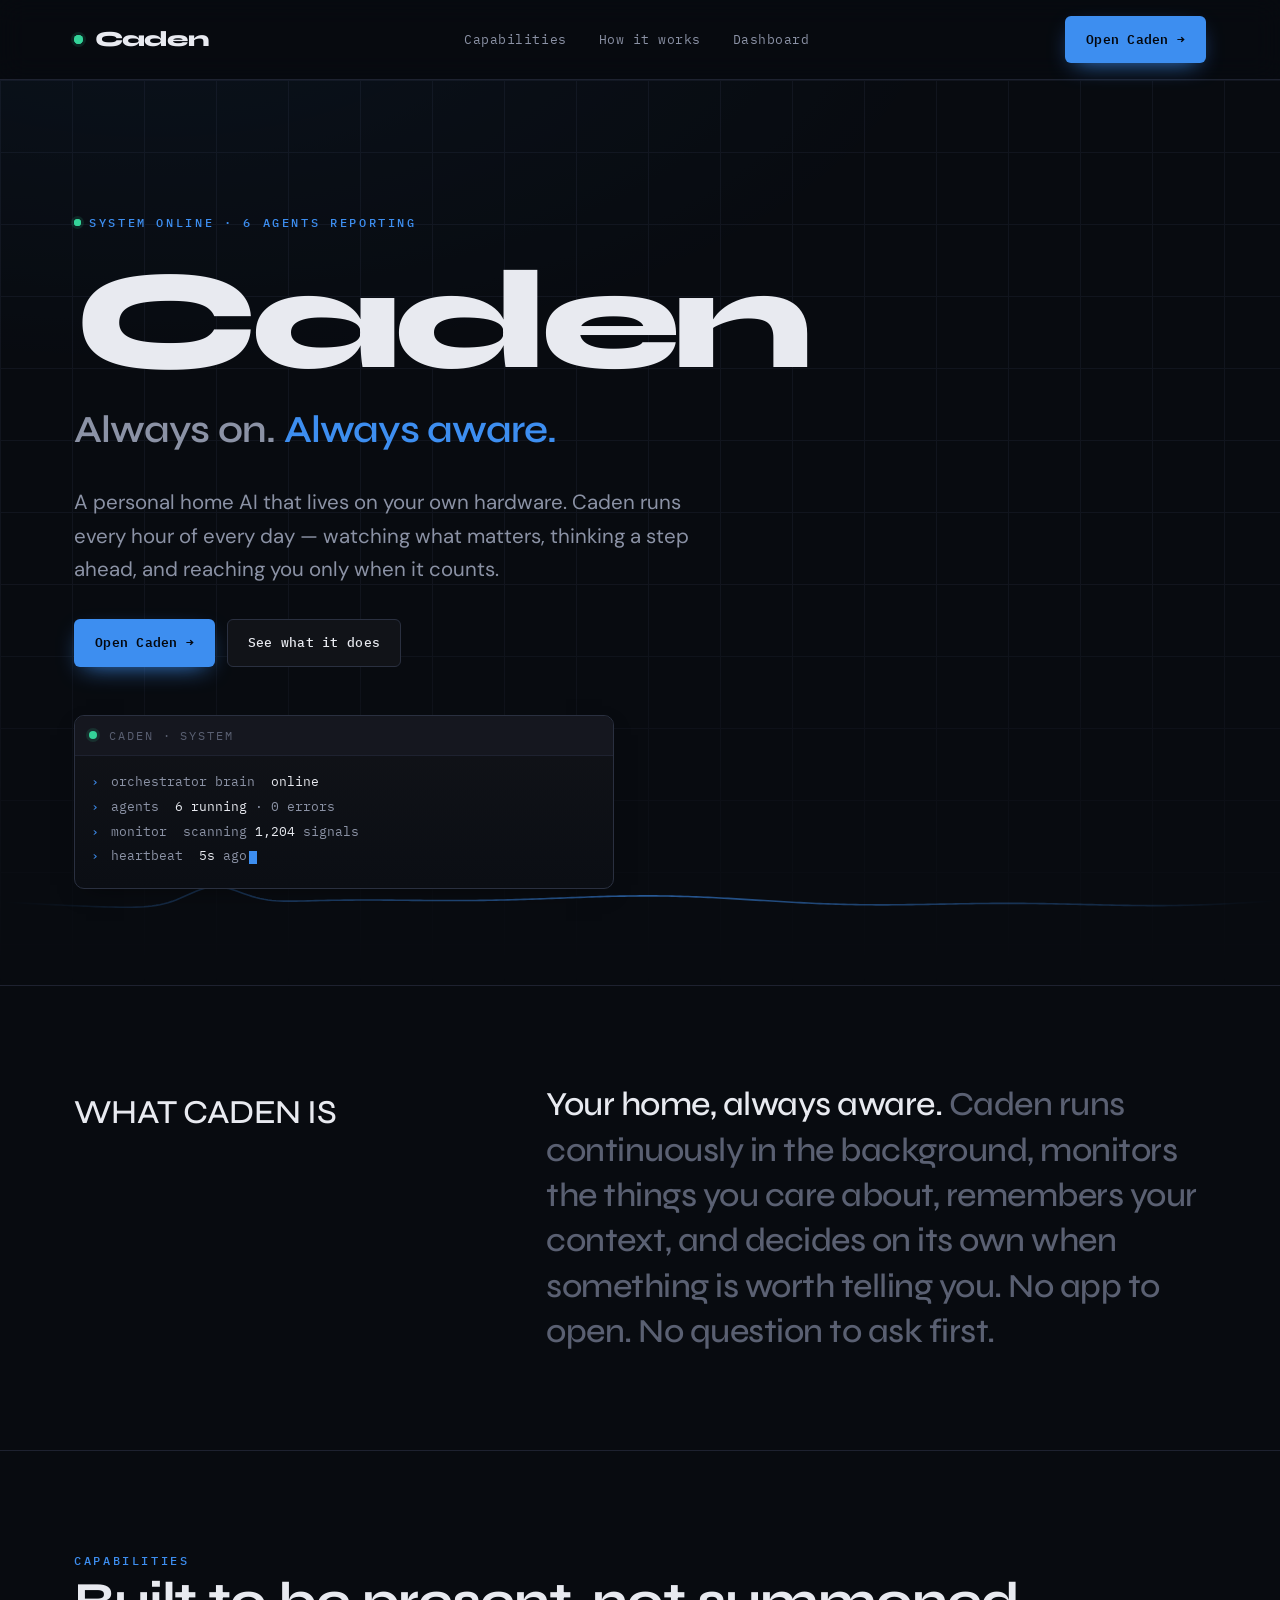
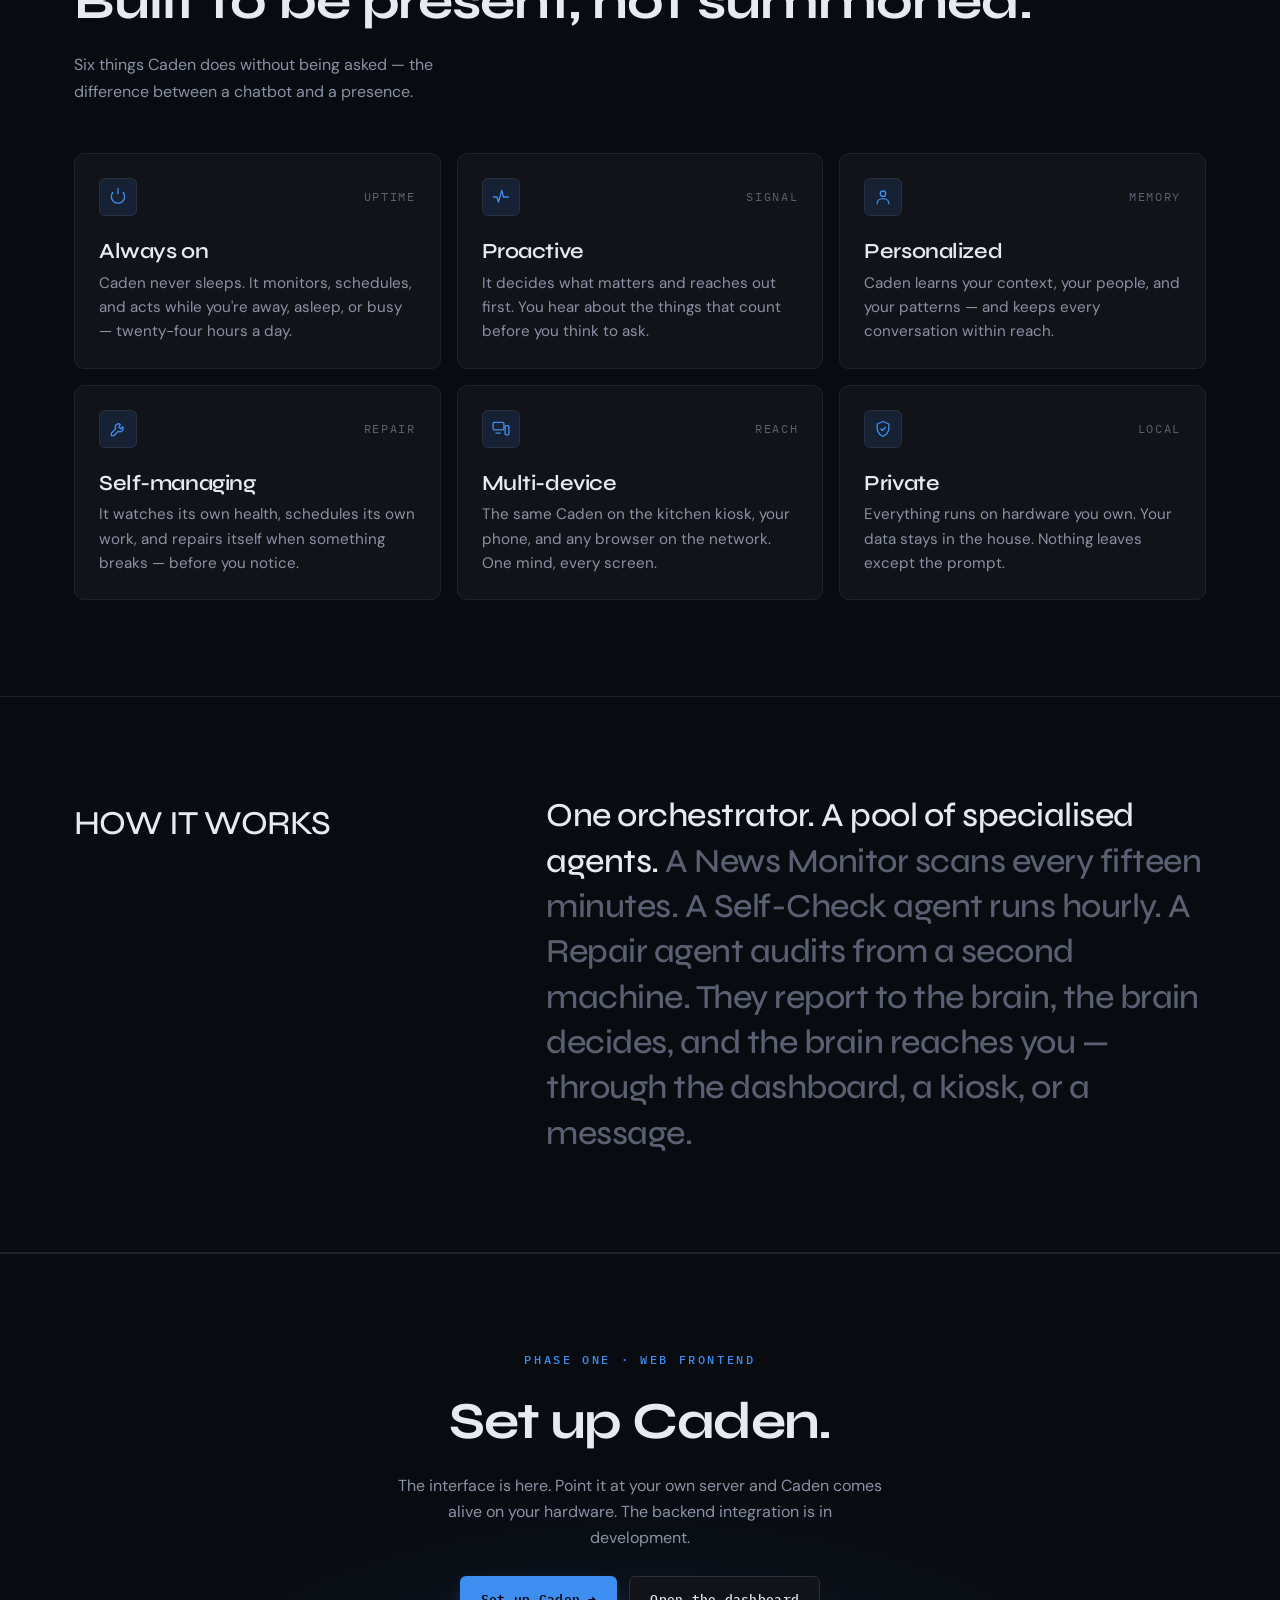
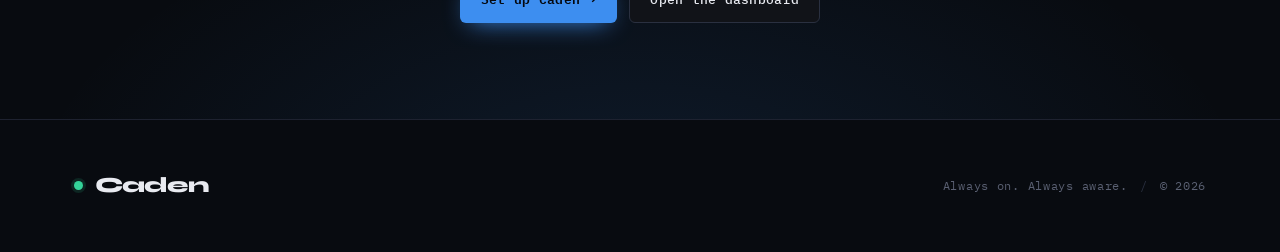
==== index.html @ 54f58847 "Build Caden web frontend (landing, login, chat, dashboard) Static, dark-first frontend for the Caden" ====
<!DOCTYPE html>
<html lang="en">
<head>
  <meta charset="UTF-8" />
  <meta name="viewport" content="width=device-width, initial-scale=1.0" />
  <title>Caden — Always on. Always aware.</title>
  <meta name="description" content="Caden is a personal home AI system that runs 24/7 on your own hardware. It monitors what matters, reaches you when it counts, and keeps your data home." />
  <meta name="theme-color" content="#080b10" />

  <!-- Fonts: Syne (display), DM Sans (prose), IBM Plex Mono (system voice) -->
  <link rel="preconnect" href="https://fonts.googleapis.com" />
  <link rel="preconnect" href="https://fonts.gstatic.com" crossorigin />
  <link href="https://fonts.googleapis.com/css2?family=Syne:wght@600;700;800&family=DM+Sans:wght@400;500&family=IBM+Plex+Mono:wght@400;500;600&display=swap" rel="stylesheet" />

  <link rel="stylesheet" href="assets/css/global.css" />
  <link rel="stylesheet" href="assets/css/landing.css" />
</head>
<body>
  <a class="skip-link" href="#main">Skip to content</a>

  <!-- ===== Top navigation ===== -->
  <header class="topbar">
    <div class="topbar-inner">
      <a class="wordmark" href="index.html" aria-label="Caden home">
        <span class="dot dot--on dot--pulse" aria-hidden="true"></span>
        Caden
      </a>
      <nav class="nav-links" aria-label="Primary">
        <a href="#capabilities">Capabilities</a>
        <a href="#how">How it works</a>
        <a href="dashboard.html">Dashboard</a>
      </nav>
      <div class="nav-actions">
        <a class="btn btn--primary" href="login.html" data-open-caden>
          Open Caden <span class="arrow" aria-hidden="true">→</span>
        </a>
      </div>
    </div>
  </header>

  <main id="main">
    <!-- ===== Hero ===== -->
    <section class="hero">
      <canvas class="hero-signal" aria-hidden="true"></canvas>
      <div class="hero-inner">
        <p class="eyebrow hero-eyebrow reveal">
          <span class="dot dot--on dot--pulse" aria-hidden="true"></span>
          System online · 6 agents reporting
        </p>
        <h1 class="reveal">Caden</h1>
        <p class="hero-tagline reveal">Always on. <span class="em">Always aware.</span></p>
        <p class="hero-lead reveal">
          A personal home AI that lives on your own hardware. Caden runs every
          hour of every day — watching what matters, thinking a step ahead, and
          reaching you only when it counts.
        </p>
        <div class="hero-actions reveal">
          <a class="btn btn--primary" href="login.html" data-open-caden>
            Open Caden <span class="arrow" aria-hidden="true">→</span>
          </a>
          <a class="btn btn--ghost" href="#capabilities">See what it does</a>
        </div>

        <!-- Signature: a live readout of Caden's presence -->
        <div class="console reveal" role="img" aria-label="Live system readout: orchestrator online, six agents running, last heartbeat seconds ago.">
          <div class="console-bar">
            <span class="dot dot--on" aria-hidden="true"></span>
            <span>caden · system</span>
          </div>
          <div class="console-body" aria-hidden="true">
            <div class="console-line"><span class="glyph">›</span><span>orchestrator brain&nbsp;&nbsp;<span class="val">online</span></span></div>
            <div class="console-line"><span class="glyph">›</span><span>agents&nbsp;&nbsp;<span class="val">6 running</span> · 0 errors</span></div>
            <div class="console-line"><span class="glyph">›</span><span>monitor&nbsp;&nbsp;scanning <span class="val" id="scan-counter">1,204</span> signals</span></div>
            <div class="console-line"><span class="glyph">›</span><span>heartbeat&nbsp;&nbsp;<span class="val" id="hb-counter">3s</span> ago<span class="console-cursor"></span></span></div>
          </div>
        </div>
      </div>
    </section>

    <!-- ===== Statement ===== -->
    <section class="statement section">
      <div class="container">
        <p class="eyebrow eyebrow--muted statement-label">What Caden is</p>
        <p>
          Your home, always aware.
          <span class="dim">Caden runs continuously in the background, monitors the
          things you care about, remembers your context, and decides on its own
          when something is worth telling you. No app to open. No question to ask first.</span>
        </p>
      </div>
    </section>

    <!-- ===== Capabilities ===== -->
    <section class="capabilities section" id="capabilities">
      <div class="container">
        <div class="head">
          <div>
            <p class="eyebrow reveal">Capabilities</p>
            <h2 class="reveal">Built to be present, not summoned.</h2>
          </div>
          <p class="reveal">Six things Caden does without being asked — the difference
            between a chatbot and a presence.</p>
        </div>

        <div class="cap-grid">
          <!-- Always On -->
          <article class="cap reveal">
            <div class="cap-top">
              <span class="cap-icon" aria-hidden="true">
                <svg viewBox="0 0 24 24" fill="none" stroke="currentColor" stroke-width="1.6" stroke-linecap="round" stroke-linejoin="round"><path d="M12 2v6"/><path d="M5.6 6.6a8 8 0 1 0 12.8 0"/></svg>
              </span>
              <span class="cap-tag">uptime</span>
            </div>
            <h3>Always on</h3>
            <p>Caden never sleeps. It monitors, schedules, and acts while you're
              away, asleep, or busy — twenty-four hours a day.</p>
          </article>

          <!-- Proactive -->
          <article class="cap reveal">
            <div class="cap-top">
              <span class="cap-icon" aria-hidden="true">
                <svg viewBox="0 0 24 24" fill="none" stroke="currentColor" stroke-width="1.6" stroke-linecap="round" stroke-linejoin="round"><path d="M3 12h4l2 6 4-14 2 8h6"/></svg>
              </span>
              <span class="cap-tag">signal</span>
            </div>
            <h3>Proactive</h3>
            <p>It decides what matters and reaches out first. You hear about the
              things that count before you think to ask.</p>
          </article>

          <!-- Personalized -->
          <article class="cap reveal">
            <div class="cap-top">
              <span class="cap-icon" aria-hidden="true">
                <svg viewBox="0 0 24 24" fill="none" stroke="currentColor" stroke-width="1.6" stroke-linecap="round" stroke-linejoin="round"><circle cx="12" cy="8" r="3.2"/><path d="M5 20c0-3.6 3.1-6 7-6s7 2.4 7 6"/></svg>
              </span>
              <span class="cap-tag">memory</span>
            </div>
            <h3>Personalized</h3>
            <p>Caden learns your context, your people, and your patterns — and
              keeps every conversation within reach.</p>
          </article>

          <!-- Self-managing -->
          <article class="cap reveal">
            <div class="cap-top">
              <span class="cap-icon" aria-hidden="true">
                <svg viewBox="0 0 24 24" fill="none" stroke="currentColor" stroke-width="1.6" stroke-linecap="round" stroke-linejoin="round"><path d="M14.7 6.3a4 4 0 0 0-5.4 5.4L4 17v3h3l5.3-5.3a4 4 0 0 0 5.4-5.4l-2.5 2.5-2.1-2.1Z"/></svg>
              </span>
              <span class="cap-tag">repair</span>
            </div>
            <h3>Self-managing</h3>
            <p>It watches its own health, schedules its own work, and repairs
              itself when something breaks — before you notice.</p>
          </article>

          <!-- Multi-device -->
          <article class="cap reveal">
            <div class="cap-top">
              <span class="cap-icon" aria-hidden="true">
                <svg viewBox="0 0 24 24" fill="none" stroke="currentColor" stroke-width="1.6" stroke-linecap="round" stroke-linejoin="round"><rect x="2.5" y="4" width="13" height="9" rx="1.5"/><rect x="17" y="8" width="4.5" height="11" rx="1.2"/><path d="M6 17h5"/></svg>
              </span>
              <span class="cap-tag">reach</span>
            </div>
            <h3>Multi-device</h3>
            <p>The same Caden on the kitchen kiosk, your phone, and any browser
              on the network. One mind, every screen.</p>
          </article>

          <!-- Private -->
          <article class="cap reveal">
            <div class="cap-top">
              <span class="cap-icon" aria-hidden="true">
                <svg viewBox="0 0 24 24" fill="none" stroke="currentColor" stroke-width="1.6" stroke-linecap="round" stroke-linejoin="round"><path d="M12 3l7 3v5c0 4.4-3 8-7 10-4-2-7-5.6-7-10V6l7-3Z"/><path d="M9.5 12l1.8 1.8L15 10"/></svg>
              </span>
              <span class="cap-tag">local</span>
            </div>
            <h3>Private</h3>
            <p>Everything runs on hardware you own. Your data stays in the house.
              Nothing leaves except the prompt.</p>
          </article>
        </div>
      </div>
    </section>

    <!-- ===== How it works ===== -->
    <section class="statement section" id="how">
      <div class="container">
        <p class="eyebrow eyebrow--muted statement-label">How it works</p>
        <p>
          One orchestrator. A pool of specialised agents.
          <span class="dim">A News Monitor scans every fifteen minutes. A Self-Check
          agent runs hourly. A Repair agent audits from a second machine. They report
          to the brain, the brain decides, and the brain reaches you — through the
          dashboard, a kiosk, or a message.</span>
        </p>
      </div>
    </section>

    <!-- ===== CTA ===== -->
    <section class="cta section">
      <div class="container">
        <p class="eyebrow reveal">Phase one · web frontend</p>
        <h2 class="reveal">Set up Caden.</h2>
        <p class="reveal">The interface is here. Point it at your own server and Caden
          comes alive on your hardware. The backend integration is in development.</p>
        <div class="cta-actions reveal">
          <a class="btn btn--primary" href="https://github.com/northray101/caden" target="_blank" rel="noopener">
            Set up Caden <span class="arrow" aria-hidden="true">→</span>
          </a>
          <a class="btn btn--ghost" href="login.html" data-open-caden>Open the dashboard</a>
        </div>
      </div>
    </section>
  </main>

  <!-- ===== Footer ===== -->
  <footer class="site-footer">
    <div class="footer-inner">
      <a class="wordmark" href="index.html">
        <span class="dot dot--on" aria-hidden="true"></span>
        Caden
      </a>
      <p class="footer-meta">
        <span>Always on. Always aware.</span>
        <span class="sep" aria-hidden="true">/</span>
        <span>© 2026</span>
      </p>
    </div>
  </footer>

  <script src="assets/js/auth.js"></script>
  <script src="assets/js/nav.js"></script>
</body>
</html>
---- assets/css/global.css ----
/* ============================================================
   Caden — global.css
   Design tokens, resets, base typography, shared components.
   Loaded on every page. Dark-only.
   ============================================================ */

/* ----------------------------------------------------------
   1. Design tokens
   ---------------------------------------------------------- */
:root {
  /* Surfaces — near-black, layered for depth */
  --bg:            #080b10;
  --bg-2:          #0b0e14;
  --surface:       #111318;
  --surface-2:     #15171f;
  --surface-3:     #1a1d27;

  /* Lines */
  --border:        #1e2230;
  --border-strong: #2a3040;

  /* Text */
  --text:          #e8eaf0;
  --text-muted:    #8b92a5;
  --text-dim:      #5a6072;

  /* Accent — single committed brand color: electric blue */
  --accent:        #3d8ef0;
  --accent-bright: #6ba8f5;
  --accent-deep:   #2563c4;
  --accent-wash:   rgba(61, 142, 240, 0.12);
  --accent-line:   rgba(61, 142, 240, 0.30);

  /* Functional status (dashboard only — never decorative) */
  --ok:            #34d399;
  --warn:          #e0a83e;
  --err:           #ef5f6b;
  --ok-wash:       rgba(52, 211, 153, 0.13);
  --warn-wash:     rgba(224, 168, 62, 0.13);
  --err-wash:      rgba(239, 95, 107, 0.13);

  /* Typography */
  --font-display: "Syne", ui-sans-serif, system-ui, sans-serif;
  --font-body:    "DM Sans", ui-sans-serif, system-ui, sans-serif;
  --font-mono:    "IBM Plex Mono", ui-monospace, "SFMono-Regular", monospace;

  /* Type scale (fluid) */
  --t-hero:    clamp(3.75rem, 11vw, 9rem);
  --t-display: clamp(2rem, 5vw, 3.25rem);
  --t-h2:      clamp(1.5rem, 3.2vw, 2.1rem);
  --t-h3:      clamp(1.15rem, 2vw, 1.35rem);
  --t-body-lg: clamp(1.05rem, 1.6vw, 1.3rem);
  --t-body:    1rem;
  --t-small:   0.8125rem;
  --t-mono:    0.75rem;

  /* Spacing scale (4px base) */
  --s-1: 4px;
  --s-2: 8px;
  --s-3: 12px;
  --s-4: 16px;
  --s-5: 24px;
  --s-6: 32px;
  --s-7: 48px;
  --s-8: 64px;
  --s-9: 96px;
  --s-10: 128px;

  /* Radii — restrained, OS-precise */
  --r-sm: 6px;
  --r:    10px;
  --r-lg: 16px;
  --r-pill: 999px;

  /* Shadows + glow */
  --shadow:      0 18px 50px -20px rgba(0, 0, 0, 0.7);
  --shadow-soft: 0 8px 24px -12px rgba(0, 0, 0, 0.6);
  --glow:        0 0 0 1px var(--accent-line), 0 0 28px -6px var(--accent-wash);

  /* Motion */
  --ease:     cubic-bezier(0.2, 0.6, 0.2, 1);
  --ease-out: cubic-bezier(0.16, 1, 0.3, 1);
  --dur:      0.28s;
  --dur-slow: 0.6s;

  /* Layout */
  --max:      1180px;
  --max-text: 720px;
}

/* ----------------------------------------------------------
   2. Reset
   ---------------------------------------------------------- */
*,
*::before,
*::after { box-sizing: border-box; }

* { margin: 0; padding: 0; }

html {
  -webkit-text-size-adjust: 100%;
  scroll-behavior: smooth;
}

body {
  min-height: 100vh;
  background: var(--bg);
  color: var(--text);
  font-family: var(--font-body);
  font-size: var(--t-body);
  line-height: 1.65;
  font-weight: 400;
  -webkit-font-smoothing: antialiased;
  text-rendering: optimizeLegibility;
}

img, svg, canvas { display: block; max-width: 100%; }

a { color: inherit; text-decoration: none; }

button, input, textarea, select {
  font: inherit;
  color: inherit;
  background: none;
  border: none;
}

button { cursor: pointer; }

ul, ol { list-style: none; }

table { border-collapse: collapse; width: 100%; }

::selection {
  background: var(--accent-wash);
  color: var(--text);
}

/* ----------------------------------------------------------
   3. Base typography
   ---------------------------------------------------------- */
h1, h2, h3, h4 {
  font-family: var(--font-display);
  font-weight: 700;
  line-height: 1.05;
  letter-spacing: -0.02em;
  color: var(--text);
}

p { color: var(--text-muted); }

strong { color: var(--text); font-weight: 600; }

/* Mono eyebrow / system label — encodes "system voice" */
.eyebrow {
  font-family: var(--font-mono);
  font-size: var(--t-mono);
  font-weight: 500;
  letter-spacing: 0.22em;
  text-transform: uppercase;
  color: var(--accent);
  display: inline-flex;
  align-items: center;
  gap: var(--s-2);
}

.eyebrow--muted { color: var(--text-dim); }

/* ----------------------------------------------------------
   4. Layout helpers
   ---------------------------------------------------------- */
.container {
  width: 100%;
  max-width: var(--max);
  margin-inline: auto;
  padding-inline: var(--s-5);
}

.section { padding-block: var(--s-9); }

.stack > * + * { margin-top: var(--s-4); }

/* ----------------------------------------------------------
   5. Status dot (shared by landing + dashboard)
   ---------------------------------------------------------- */
.dot {
  width: 8px;
  height: 8px;
  border-radius: 50%;
  flex: 0 0 auto;
  background: var(--text-dim);
  position: relative;
}

.dot--on    { background: var(--ok); box-shadow: 0 0 0 3px var(--ok-wash); }
.dot--idle  { background: var(--warn); box-shadow: 0 0 0 3px var(--warn-wash); }
.dot--error { background: var(--err); box-shadow: 0 0 0 3px var(--err-wash); }
.dot--accent{ background: var(--accent); box-shadow: 0 0 0 3px var(--accent-wash); }

/* gentle live pulse for "running" states */
.dot--pulse::after {
  content: "";
  position: absolute;
  inset: 0;
  border-radius: 50%;
  background: inherit;
  animation: pulse-ring 2.4s var(--ease) infinite;
}

@keyframes pulse-ring {
  0%   { transform: scale(1); opacity: 0.6; }
  70%  { transform: scale(2.6); opacity: 0; }
  100% { opacity: 0; }
}

/* ----------------------------------------------------------
   6. Buttons
   ---------------------------------------------------------- */
.btn {
  display: inline-flex;
  align-items: center;
  justify-content: center;
  gap: var(--s-2);
  font-family: var(--font-mono);
  font-size: var(--t-small);
  font-weight: 500;
  letter-spacing: 0.02em;
  padding: 12px 20px;
  border-radius: var(--r-sm);
  border: 1px solid transparent;
  transition: transform var(--dur) var(--ease),
              background var(--dur) var(--ease),
              border-color var(--dur) var(--ease),
              box-shadow var(--dur) var(--ease);
  white-space: nowrap;
}

.btn:active { transform: translateY(1px); }

.btn--primary {
  background: var(--accent);
  color: #04070d;
  font-weight: 600;
  box-shadow: 0 8px 24px -10px var(--accent);
}
.btn--primary:hover {
  background: var(--accent-bright);
  box-shadow: 0 10px 30px -8px var(--accent);
}

.btn--ghost {
  background: var(--surface);
  border-color: var(--border-strong);
  color: var(--text);
}
.btn--ghost:hover {
  border-color: var(--accent-line);
  background: var(--surface-2);
}

.btn--quiet {
  color: var(--text-muted);
  padding-inline: 12px;
}
.btn--quiet:hover { color: var(--text); }

.btn--block { width: 100%; }

/* arrow that nudges on hover */
.btn .arrow { transition: transform var(--dur) var(--ease); }
.btn:hover .arrow { transform: translateX(3px); }

/* ----------------------------------------------------------
   7. Auth card (login.html — shared shell)
   ---------------------------------------------------------- */
.auth {
  min-height: 100vh;
  display: grid;
  place-items: center;
  padding: var(--s-5);
  position: relative;
  overflow: hidden;
}

/* faint awareness grid behind the card */
.auth::before {
  content: "";
  position: absolute;
  inset: 0;
  background:
    radial-gradient(60% 50% at 50% 0%, var(--accent-wash), transparent 70%),
    linear-gradient(var(--border) 1px, transparent 1px) 0 0 / 100% 56px,
    linear-gradient(90deg, var(--border) 1px, transparent 1px) 0 0 / 56px 100%;
  opacity: 0.5;
  mask-image: radial-gradient(70% 60% at 50% 40%, #000 30%, transparent 80%);
  pointer-events: none;
}

.auth-card {
  position: relative;
  width: 100%;
  max-width: 380px;
  background: linear-gradient(180deg, var(--surface) 0%, var(--bg-2) 100%);
  border: 1px solid var(--border);
  border-radius: var(--r-lg);
  padding: var(--s-7) var(--s-6) var(--s-6);
  box-shadow: var(--shadow);
}

.auth-mark {
  font-family: var(--font-display);
  font-size: 1.5rem;
  font-weight: 800;
  letter-spacing: -0.03em;
  display: inline-flex;
  align-items: center;
  gap: var(--s-2);
}

.auth-title {
  margin-top: var(--s-5);
  font-size: var(--t-h3);
}

.auth-sub {
  font-size: var(--t-small);
  color: var(--text-muted);
  margin-top: var(--s-2);
}

.field { margin-top: var(--s-5); }

.field label {
  display: block;
  font-family: var(--font-mono);
  font-size: var(--t-mono);
  letter-spacing: 0.14em;
  text-transform: uppercase;
  color: var(--text-dim);
  margin-bottom: var(--s-2);
}

.field input {
  width: 100%;
  background: var(--bg);
  border: 1px solid var(--border-strong);
  border-radius: var(--r-sm);
  padding: 12px 14px;
  font-family: var(--font-mono);
  font-size: 0.9rem;
  color: var(--text);
  transition: border-color var(--dur) var(--ease),
              box-shadow var(--dur) var(--ease);
}
.field input::placeholder { color: var(--text-dim); }
.field input:focus {
  outline: none;
  border-color: var(--accent);
  box-shadow: 0 0 0 3px var(--accent-wash);
}

.auth-error {
  margin-top: var(--s-4);
  font-family: var(--font-mono);
  font-size: var(--t-small);
  color: var(--err);
  display: none;
  align-items: center;
  gap: var(--s-2);
}
.auth-error.is-visible { display: flex; }

.auth-hint {
  margin-top: var(--s-5);
  padding-top: var(--s-4);
  border-top: 1px solid var(--border);
  font-family: var(--font-mono);
  font-size: var(--t-mono);
  letter-spacing: 0.04em;
  color: var(--text-dim);
  text-align: center;
}
.auth-hint code { color: var(--text-muted); }

/* ----------------------------------------------------------
   8. Toast (chat + dashboard quick actions)
   ---------------------------------------------------------- */
.toast-stack {
  position: fixed;
  bottom: var(--s-5);
  right: var(--s-5);
  z-index: 90;
  display: flex;
  flex-direction: column;
  gap: var(--s-2);
  pointer-events: none;
}

.toast {
  display: flex;
  align-items: center;
  gap: var(--s-3);
  background: var(--surface-2);
  border: 1px solid var(--border-strong);
  border-left: 2px solid var(--accent);
  border-radius: var(--r-sm);
  padding: 12px 16px;
  font-family: var(--font-mono);
  font-size: var(--t-small);
  color: var(--text);
  box-shadow: var(--shadow-soft);
  animation: toast-in 0.32s var(--ease-out);
  max-width: 360px;
}
.toast.is-leaving { animation: toast-out 0.28s var(--ease) forwards; }
.toast .toast-dot { width: 7px; height: 7px; border-radius: 50%; background: var(--accent); flex: 0 0 auto; }

@keyframes toast-in {
  from { opacity: 0; transform: translateY(8px) scale(0.98); }
  to   { opacity: 1; transform: none; }
}
@keyframes toast-out {
  to { opacity: 0; transform: translateX(12px); }
}

/* ----------------------------------------------------------
   9. Accessibility + focus + scrollbar
   ---------------------------------------------------------- */
:focus-visible {
  outline: 2px solid var(--accent);
  outline-offset: 2px;
  border-radius: 3px;
}

.skip-link {
  position: absolute;
  left: var(--s-4);
  top: -100px;
  background: var(--accent);
  color: #04070d;
  padding: 10px 16px;
  border-radius: var(--r-sm);
  font-family: var(--font-mono);
  font-size: var(--t-small);
  z-index: 100;
  transition: top var(--dur) var(--ease);
}
.skip-link:focus { top: var(--s-4); }

.sr-only {
  position: absolute;
  width: 1px; height: 1px;
  padding: 0; margin: -1px;
  overflow: hidden;
  clip: rect(0, 0, 0, 0);
  white-space: nowrap;
  border: 0;
}

/* Thin, dark scrollbars to match the OS feel */
* {
  scrollbar-width: thin;
  scrollbar-color: var(--border-strong) transparent;
}
*::-webkit-scrollbar { width: 10px; height: 10px; }
*::-webkit-scrollbar-track { background: transparent; }
*::-webkit-scrollbar-thumb {
  background: var(--border-strong);
  border-radius: 999px;
  border: 3px solid var(--bg);
}
*::-webkit-scrollbar-thumb:hover { background: #353c4e; }

/* ----------------------------------------------------------
   10. Reduced motion
   ---------------------------------------------------------- */
@media (prefers-reduced-motion: reduce) {
  html { scroll-behavior: auto; }
  *,
  *::before,
  *::after {
    animation-duration: 0.001ms !important;
    animation-iteration-count: 1 !important;
    transition-duration: 0.001ms !important;
  }
}

/* Fade-in-on-load utility (JS toggles .is-in) */
.reveal {
  opacity: 0;
  transform: translateY(16px);
  transition: opacity var(--dur-slow) var(--ease-out),
              transform var(--dur-slow) var(--ease-out);
}
.reveal.is-in { opacity: 1; transform: none; }

@media (prefers-reduced-motion: reduce) {
  .reveal { opacity: 1; transform: none; }
}
---- assets/css/landing.css ----
/* ============================================================
   Caden — landing.css
   Public landing page: top nav, hero (live readout + ambient
   awareness signal), capability grid, CTA, footer.
   ============================================================ */

/* ----------------------------------------------------------
   1. Top navigation
   ---------------------------------------------------------- */
.topbar {
  position: sticky;
  top: 0;
  z-index: 50;
  backdrop-filter: blur(14px);
  background: color-mix(in srgb, var(--bg) 72%, transparent);
  border-bottom: 1px solid var(--border);
}

.topbar-inner {
  max-width: var(--max);
  margin-inline: auto;
  padding: var(--s-4) var(--s-5);
  display: flex;
  align-items: center;
  justify-content: space-between;
  gap: var(--s-5);
}

.wordmark {
  font-family: var(--font-display);
  font-weight: 800;
  font-size: 1.35rem;
  letter-spacing: -0.04em;
  display: inline-flex;
  align-items: center;
  gap: var(--s-3);
  color: var(--text);
}
.wordmark .dot { width: 9px; height: 9px; }

.nav-links {
  display: flex;
  align-items: center;
  gap: var(--s-6);
}
.nav-links a {
  font-family: var(--font-mono);
  font-size: var(--t-small);
  letter-spacing: 0.04em;
  color: var(--text-muted);
  transition: color var(--dur) var(--ease);
}
.nav-links a:hover { color: var(--text); }

.nav-actions { display: flex; align-items: center; gap: var(--s-3); }

@media (max-width: 760px) {
  .nav-links { display: none; }
}

/* ----------------------------------------------------------
   2. Hero
   ---------------------------------------------------------- */
.hero {
  position: relative;
  overflow: hidden;
  padding-block: clamp(var(--s-8), 12vw, var(--s-10)) var(--s-9);
}

/* faint awareness grid wash behind everything */
.hero::before {
  content: "";
  position: absolute;
  inset: 0;
  background:
    radial-gradient(120% 80% at 12% -10%, var(--accent-wash), transparent 55%),
    linear-gradient(var(--border) 1px, transparent 1px) 0 0 / 100% 72px,
    linear-gradient(90deg, var(--border) 1px, transparent 1px) 0 0 / 72px 100%;
  opacity: 0.45;
  mask-image: linear-gradient(180deg, #000 0%, #000 55%, transparent 100%);
  pointer-events: none;
}

/* ambient oscilloscope baseline — the "always aware" signal (drawn by nav.js) */
.hero-signal {
  position: absolute;
  left: 0;
  right: 0;
  bottom: 0;
  width: 100%;
  height: 220px;
  opacity: 0.7;
  mask-image: linear-gradient(90deg, transparent, #000 12%, #000 88%, transparent);
  pointer-events: none;
}

.hero-inner {
  position: relative;
  max-width: var(--max);
  margin-inline: auto;
  padding-inline: var(--s-5);
  z-index: 1;
}

.hero-eyebrow { margin-bottom: var(--s-5); }
.hero-eyebrow .dot { width: 7px; height: 7px; }

.hero h1 {
  font-size: var(--t-hero);
  font-weight: 800;
  letter-spacing: -0.055em;
  line-height: 0.92;
}

.hero-tagline {
  font-family: var(--font-display);
  font-weight: 600;
  font-size: clamp(1.35rem, 4vw, 2.4rem);
  letter-spacing: -0.02em;
  color: var(--text-muted);
  margin-top: var(--s-3);
}
.hero-tagline .em { color: var(--accent); }

.hero-lead {
  max-width: 46ch;
  font-size: var(--t-body-lg);
  color: var(--text-muted);
  margin-top: var(--s-5);
}

.hero-actions {
  display: flex;
  flex-wrap: wrap;
  gap: var(--s-3);
  margin-top: var(--s-6);
}

/* signature: live system console readout */
.console {
  margin-top: var(--s-7);
  max-width: 540px;
  background: linear-gradient(180deg, var(--surface) 0%, var(--bg-2) 100%);
  border: 1px solid var(--border-strong);
  border-radius: var(--r);
  box-shadow: var(--shadow-soft);
  overflow: hidden;
}
.console-bar {
  display: flex;
  align-items: center;
  gap: var(--s-3);
  padding: 10px 14px;
  border-bottom: 1px solid var(--border);
  background: var(--surface-2);
}
.console-bar .dot { width: 8px; height: 8px; }
.console-bar span {
  font-family: var(--font-mono);
  font-size: var(--t-mono);
  letter-spacing: 0.16em;
  text-transform: uppercase;
  color: var(--text-dim);
}
.console-body {
  padding: 14px 16px 16px;
  font-family: var(--font-mono);
  font-size: var(--t-small);
  line-height: 1.9;
  min-height: 132px;
}
.console-line {
  display: flex;
  gap: var(--s-3);
  color: var(--text-muted);
}
.console-line .glyph { color: var(--accent); flex: 0 0 auto; }
.console-line .val { color: var(--text); }
/* the blinking cursor line at the bottom */
.console-cursor {
  display: inline-block;
  width: 8px;
  height: 1.05em;
  background: var(--accent);
  vertical-align: text-bottom;
  margin-left: 2px;
  animation: blink 1.1s steps(1) infinite;
}
@keyframes blink { 50% { opacity: 0; } }

/* ----------------------------------------------------------
   3. Statement block ("What is Caden")
   ---------------------------------------------------------- */
.statement {
  border-top: 1px solid var(--border);
  border-bottom: 1px solid var(--border);
}
.statement .container {
  display: grid;
  grid-template-columns: minmax(0, 0.9fr) minmax(0, 1.4fr);
  gap: var(--s-7);
  align-items: start;
}
.statement-label { padding-top: var(--s-2); }
.statement p {
  font-family: var(--font-display);
  font-weight: 500;
  font-size: var(--t-h2);
  line-height: 1.35;
  letter-spacing: -0.015em;
  color: var(--text);
}
.statement p .dim { color: var(--text-dim); }

@media (max-width: 760px) {
  .statement .container { grid-template-columns: 1fr; gap: var(--s-4); }
}

/* ----------------------------------------------------------
   4. Capability grid
   ---------------------------------------------------------- */
.capabilities .head {
  display: flex;
  align-items: flex-end;
  justify-content: space-between;
  gap: var(--s-5);
  margin-bottom: var(--s-7);
  flex-wrap: wrap;
}
.capabilities h2 { font-size: var(--t-display); }
.capabilities .head p { max-width: 38ch; }

.cap-grid {
  display: grid;
  grid-template-columns: repeat(3, 1fr);
  gap: var(--s-4);
}
@media (max-width: 900px) { .cap-grid { grid-template-columns: repeat(2, 1fr); } }
@media (max-width: 560px) { .cap-grid { grid-template-columns: 1fr; } }

.cap {
  position: relative;
  background: var(--surface);
  border: 1px solid var(--border);
  border-radius: var(--r);
  padding: var(--s-5);
  transition: border-color var(--dur) var(--ease),
              background var(--dur) var(--ease),
              transform var(--dur) var(--ease);
}
.cap:hover {
  border-color: var(--accent-line);
  background: var(--surface-2);
  transform: translateY(-2px);
}
.cap-top {
  display: flex;
  align-items: center;
  justify-content: space-between;
  margin-bottom: var(--s-5);
}
.cap-icon {
  width: 38px; height: 38px;
  display: grid; place-items: center;
  border: 1px solid var(--border-strong);
  border-radius: var(--r-sm);
  color: var(--accent);
  background: var(--accent-wash);
}
.cap-icon svg { width: 20px; height: 20px; }
.cap-tag {
  font-family: var(--font-mono);
  font-size: var(--t-mono);
  letter-spacing: 0.14em;
  text-transform: uppercase;
  color: var(--text-dim);
}
.cap h3 {
  font-family: var(--font-display);
  font-size: var(--t-h3);
  font-weight: 600;
  margin-bottom: var(--s-2);
}
.cap p { font-size: 0.95rem; line-height: 1.6; }

/* ----------------------------------------------------------
   5. CTA band
   ---------------------------------------------------------- */
.cta {
  position: relative;
  overflow: hidden;
  border-top: 1px solid var(--border);
}
.cta::before {
  content: "";
  position: absolute;
  inset: 0;
  background: radial-gradient(80% 120% at 50% 120%, var(--accent-wash), transparent 60%);
  pointer-events: none;
}
.cta .container {
  position: relative;
  text-align: center;
  display: flex;
  flex-direction: column;
  align-items: center;
  gap: var(--s-5);
}
.cta h2 {
  font-size: var(--t-display);
  letter-spacing: -0.03em;
}
.cta p { max-width: 44ch; }
.cta-actions { display: flex; flex-wrap: wrap; gap: var(--s-3); justify-content: center; }

/* ----------------------------------------------------------
   6. Footer
   ---------------------------------------------------------- */
.site-footer {
  border-top: 1px solid var(--border);
  padding-block: var(--s-7);
}
.footer-inner {
  max-width: var(--max);
  margin-inline: auto;
  padding-inline: var(--s-5);
  display: flex;
  align-items: center;
  justify-content: space-between;
  gap: var(--s-5);
  flex-wrap: wrap;
}
.footer-meta {
  font-family: var(--font-mono);
  font-size: var(--t-mono);
  letter-spacing: 0.06em;
  color: var(--text-dim);
  display: flex;
  align-items: center;
  gap: var(--s-3);
}
.footer-meta .sep { color: var(--border-strong); }
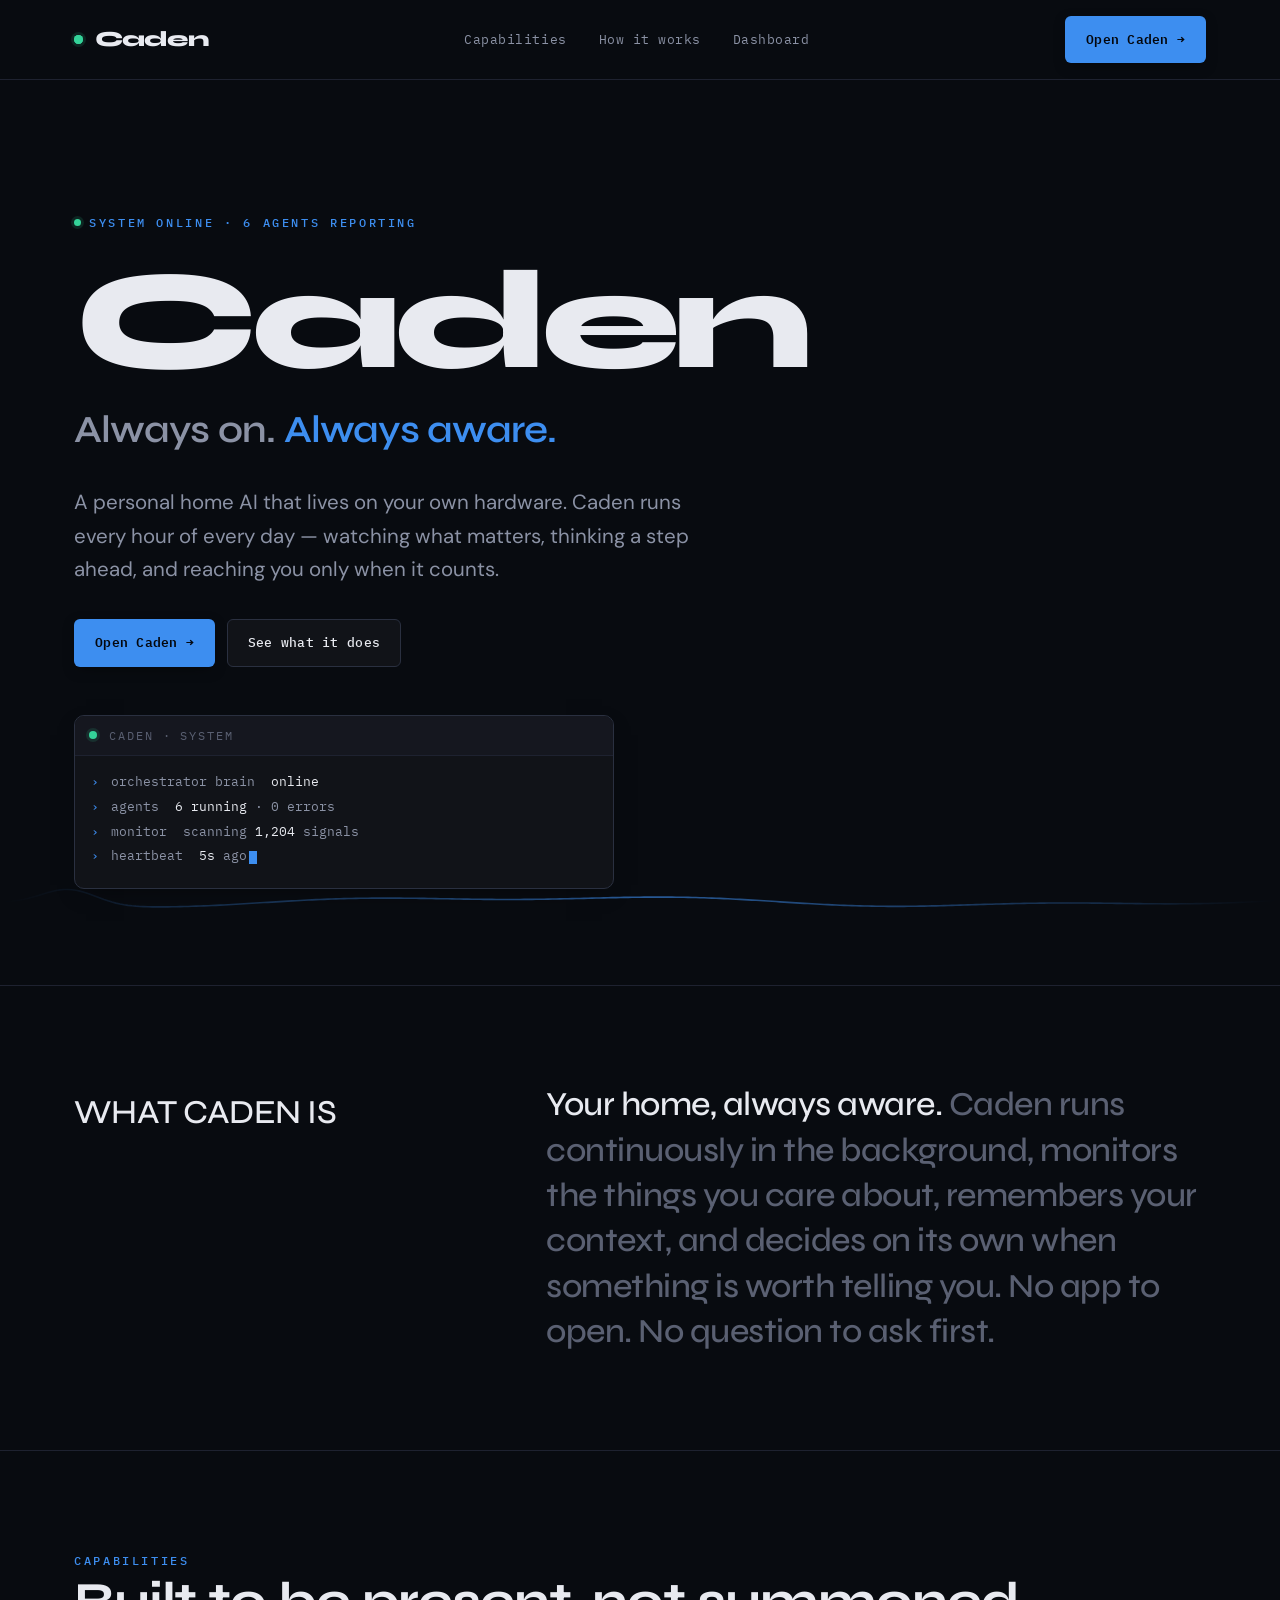
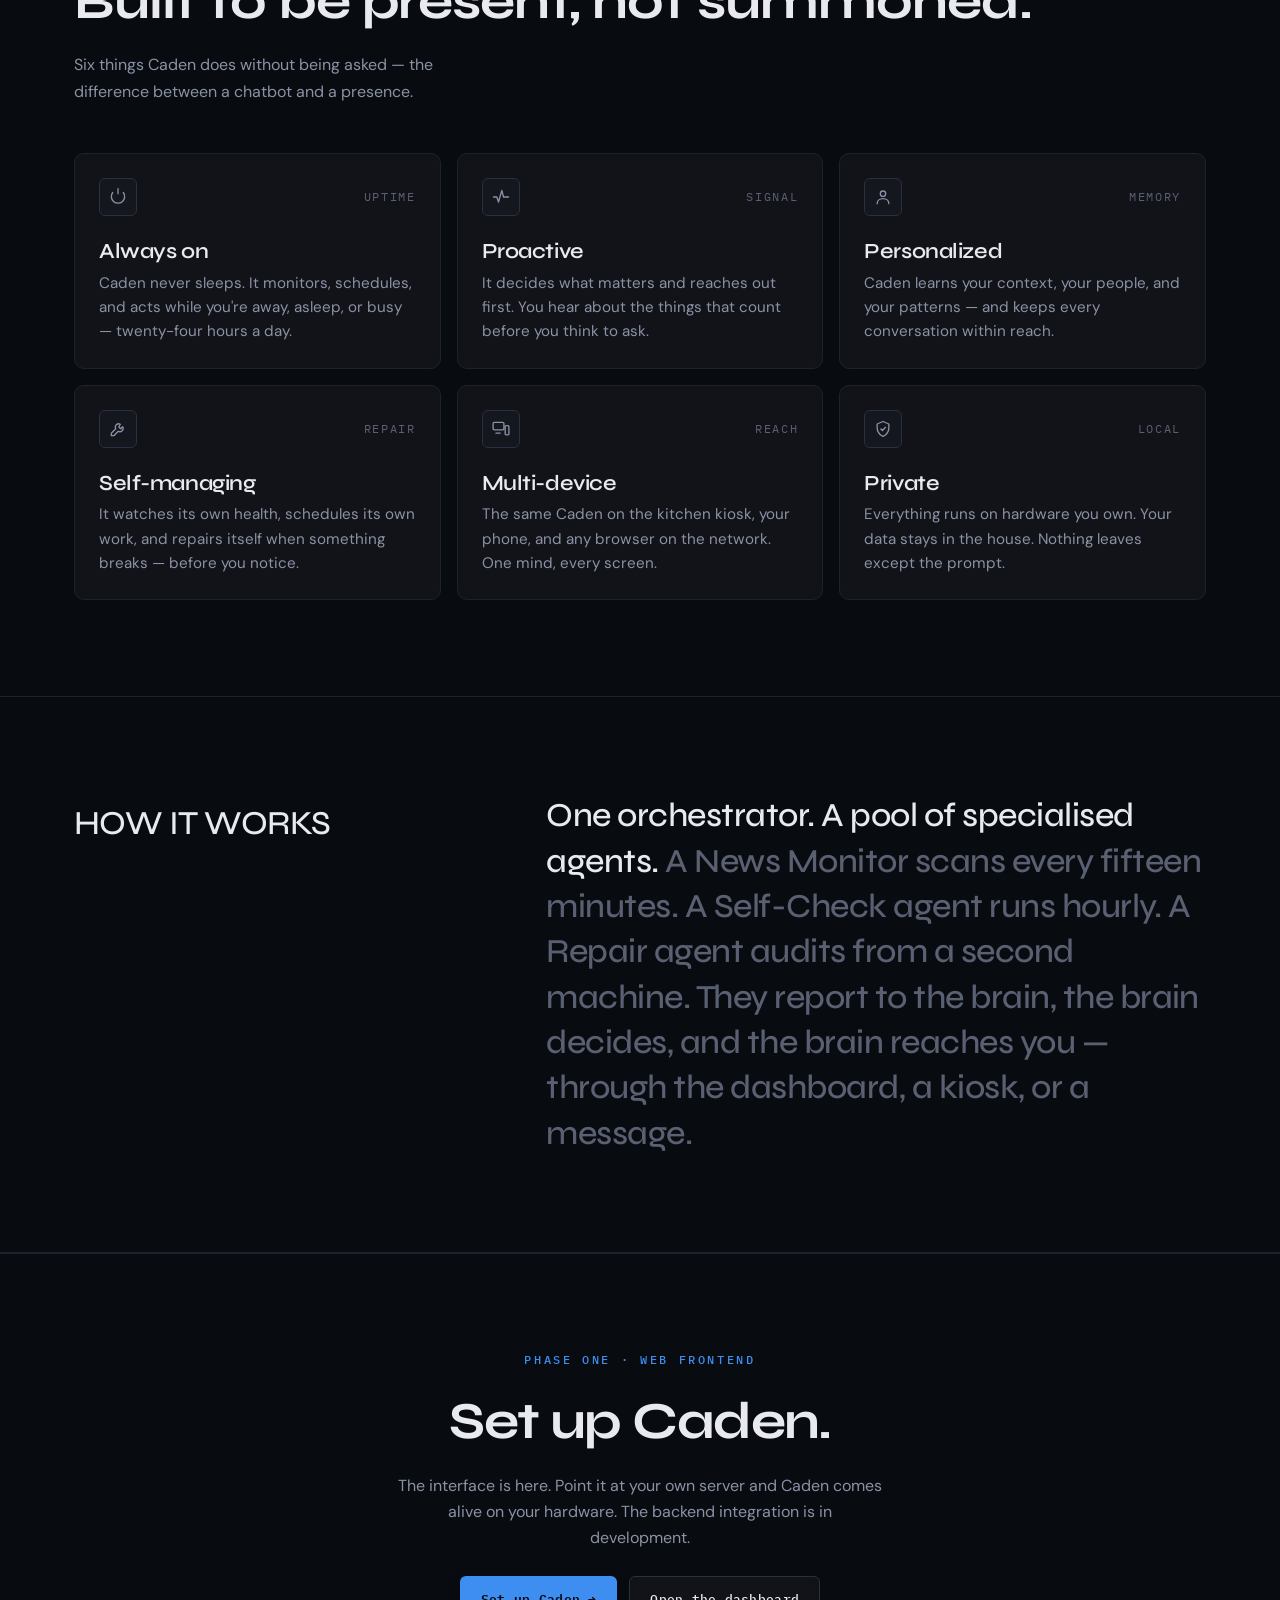
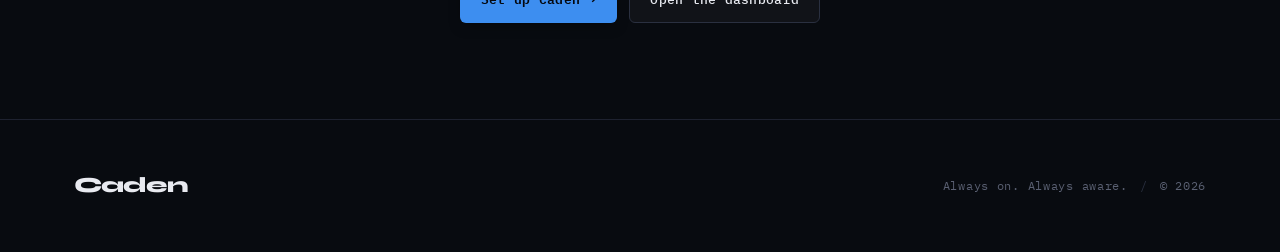
==== commit 26a1818a: "Remove AI-generated visual tells Strips the patterns that make the site read as template output:  - " ====
--- a/index.html
+++ b/index.html
@@ -44,7 +44,7 @@
       <canvas class="hero-signal" aria-hidden="true"></canvas>
       <div class="hero-inner">
         <p class="eyebrow hero-eyebrow reveal">
-          <span class="dot dot--on dot--pulse" aria-hidden="true"></span>
+          <span class="dot dot--on" aria-hidden="true"></span>
           System online · 6 agents reporting
         </p>
         <h1 class="reveal">Caden</h1>
@@ -218,10 +218,7 @@
   <!-- ===== Footer ===== -->
   <footer class="site-footer">
     <div class="footer-inner">
-      <a class="wordmark" href="index.html">
-        <span class="dot dot--on" aria-hidden="true"></span>
-        Caden
-      </a>
+      <a class="wordmark" href="index.html">Caden</a>
       <p class="footer-meta">
         <span>Always on. Always aware.</span>
         <span class="sep" aria-hidden="true">/</span>
--- a/assets/css/global.css
+++ b/assets/css/global.css
@@ -72,10 +72,9 @@
   --r-lg: 16px;
   --r-pill: 999px;
 
-  /* Shadows + glow */
+  /* Shadows */
   --shadow:      0 18px 50px -20px rgba(0, 0, 0, 0.7);
   --shadow-soft: 0 8px 24px -12px rgba(0, 0, 0, 0.6);
-  --glow:        0 0 0 1px var(--accent-line), 0 0 28px -6px var(--accent-wash);
 
   /* Motion */
   --ease:     cubic-bezier(0.2, 0.6, 0.2, 1);
@@ -241,11 +240,11 @@
   background: var(--accent);
   color: #04070d;
   font-weight: 600;
-  box-shadow: 0 8px 24px -10px var(--accent);
+  box-shadow: 0 4px 14px -4px rgba(0, 0, 0, 0.5);
 }
 .btn--primary:hover {
   background: var(--accent-bright);
-  box-shadow: 0 10px 30px -8px var(--accent);
+  box-shadow: 0 6px 18px -4px rgba(0, 0, 0, 0.6);
 }
 
 .btn--ghost {
@@ -282,25 +281,12 @@
   overflow: hidden;
 }
 
-/* faint awareness grid behind the card */
-.auth::before {
-  content: "";
-  position: absolute;
-  inset: 0;
-  background:
-    radial-gradient(60% 50% at 50% 0%, var(--accent-wash), transparent 70%),
-    linear-gradient(var(--border) 1px, transparent 1px) 0 0 / 100% 56px,
-    linear-gradient(90deg, var(--border) 1px, transparent 1px) 0 0 / 56px 100%;
-  opacity: 0.5;
-  mask-image: radial-gradient(70% 60% at 50% 40%, #000 30%, transparent 80%);
-  pointer-events: none;
-}
 
 .auth-card {
   position: relative;
   width: 100%;
   max-width: 380px;
-  background: linear-gradient(180deg, var(--surface) 0%, var(--bg-2) 100%);
+  background: var(--surface);
   border: 1px solid var(--border);
   border-radius: var(--r-lg);
   padding: var(--s-7) var(--s-6) var(--s-6);
--- a/assets/css/landing.css
+++ b/assets/css/landing.css
@@ -11,8 +11,7 @@
   position: sticky;
   top: 0;
   z-index: 50;
-  backdrop-filter: blur(14px);
-  background: color-mix(in srgb, var(--bg) 72%, transparent);
+  background: var(--bg);
   border-bottom: 1px solid var(--border);
 }
 
@@ -67,19 +66,6 @@
   padding-block: clamp(var(--s-8), 12vw, var(--s-10)) var(--s-9);
 }
 
-/* faint awareness grid wash behind everything */
-.hero::before {
-  content: "";
-  position: absolute;
-  inset: 0;
-  background:
-    radial-gradient(120% 80% at 12% -10%, var(--accent-wash), transparent 55%),
-    linear-gradient(var(--border) 1px, transparent 1px) 0 0 / 100% 72px,
-    linear-gradient(90deg, var(--border) 1px, transparent 1px) 0 0 / 72px 100%;
-  opacity: 0.45;
-  mask-image: linear-gradient(180deg, #000 0%, #000 55%, transparent 100%);
-  pointer-events: none;
-}
 
 /* ambient oscilloscope baseline — the "always aware" signal (drawn by nav.js) */
 .hero-signal {
@@ -140,7 +126,7 @@
 .console {
   margin-top: var(--s-7);
   max-width: 540px;
-  background: linear-gradient(180deg, var(--surface) 0%, var(--bg-2) 100%);
+  background: var(--surface);
   border: 1px solid var(--border-strong);
   border-radius: var(--r);
   box-shadow: var(--shadow-soft);
@@ -249,9 +235,8 @@
               transform var(--dur) var(--ease);
 }
 .cap:hover {
-  border-color: var(--accent-line);
+  border-color: var(--border-strong);
   background: var(--surface-2);
-  transform: translateY(-2px);
 }
 .cap-top {
   display: flex;
@@ -264,8 +249,8 @@
   display: grid; place-items: center;
   border: 1px solid var(--border-strong);
   border-radius: var(--r-sm);
-  color: var(--accent);
-  background: var(--accent-wash);
+  color: var(--text-muted);
+  background: var(--surface-2);
 }
 .cap-icon svg { width: 20px; height: 20px; }
 .cap-tag {
@@ -287,19 +272,9 @@
    5. CTA band
    ---------------------------------------------------------- */
 .cta {
-  position: relative;
-  overflow: hidden;
   border-top: 1px solid var(--border);
 }
-.cta::before {
-  content: "";
-  position: absolute;
-  inset: 0;
-  background: radial-gradient(80% 120% at 50% 120%, var(--accent-wash), transparent 60%);
-  pointer-events: none;
-}
 .cta .container {
-  position: relative;
   text-align: center;
   display: flex;
   flex-direction: column;
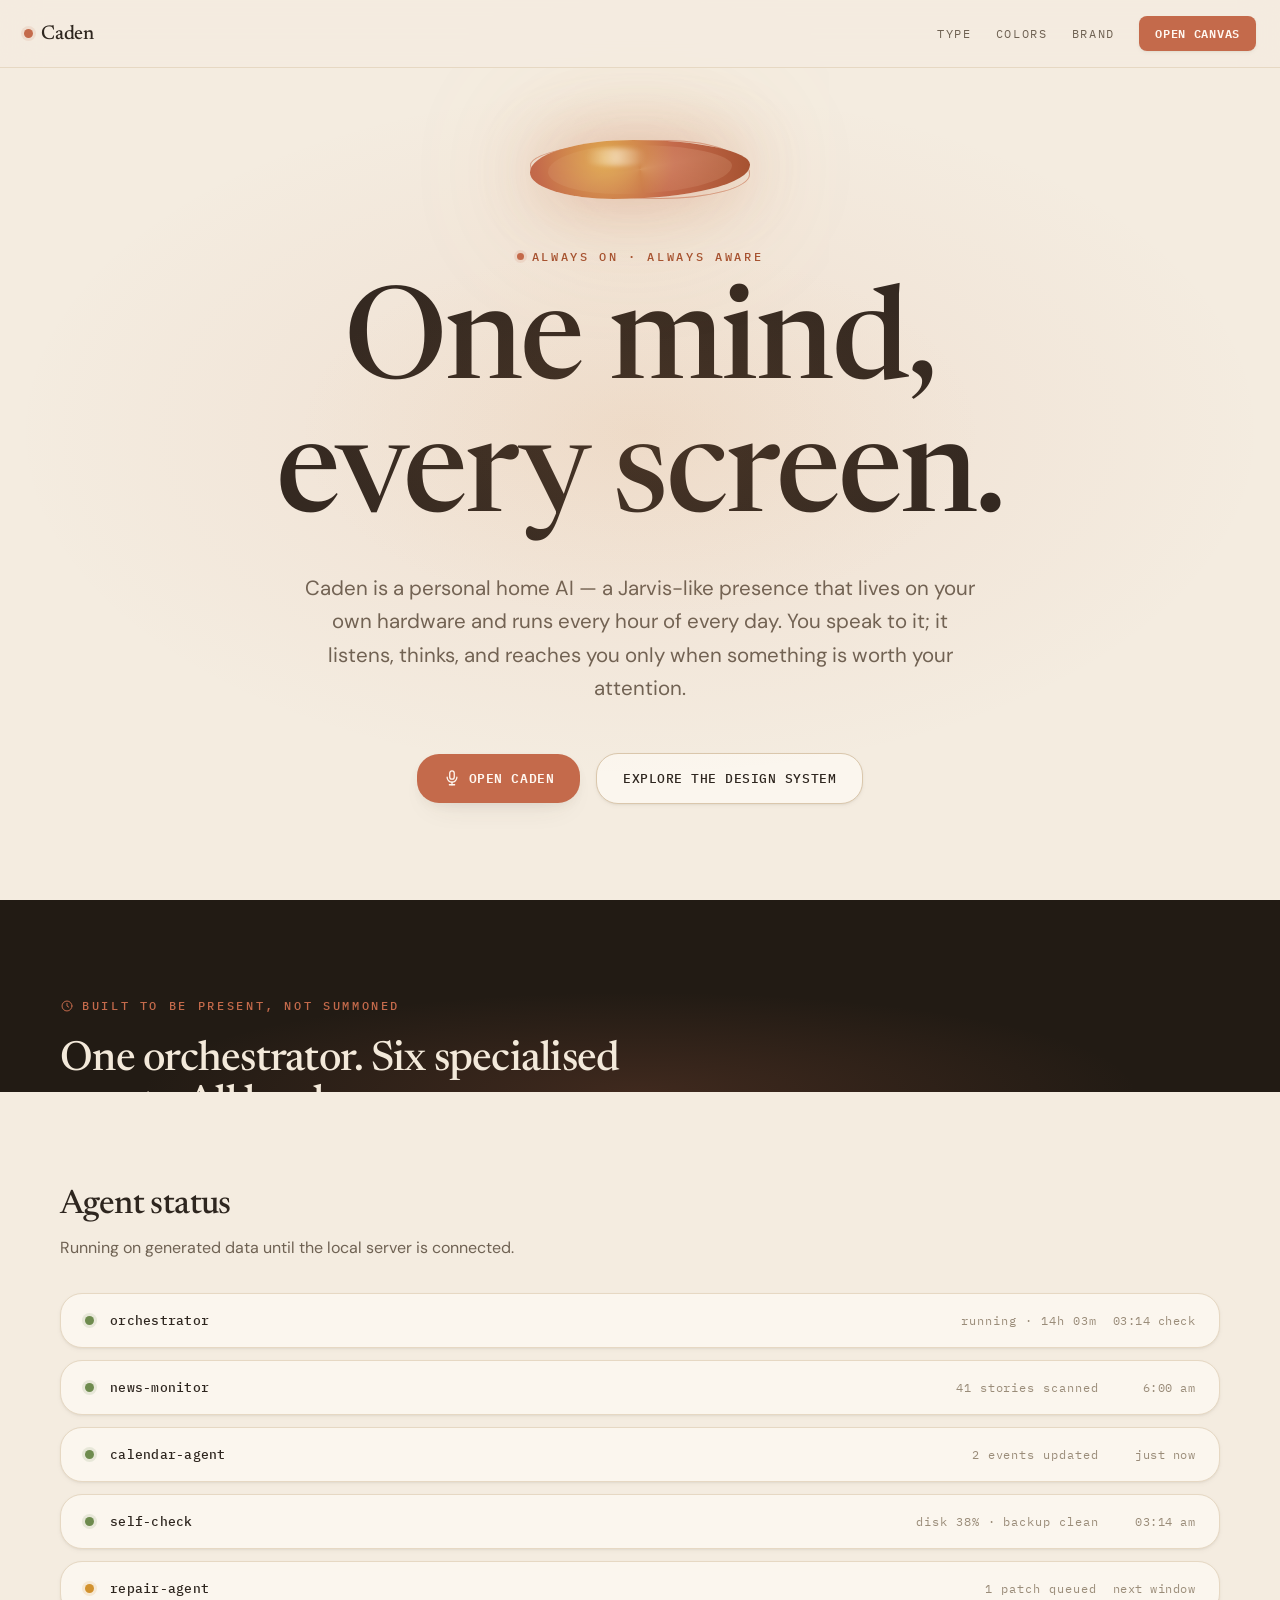
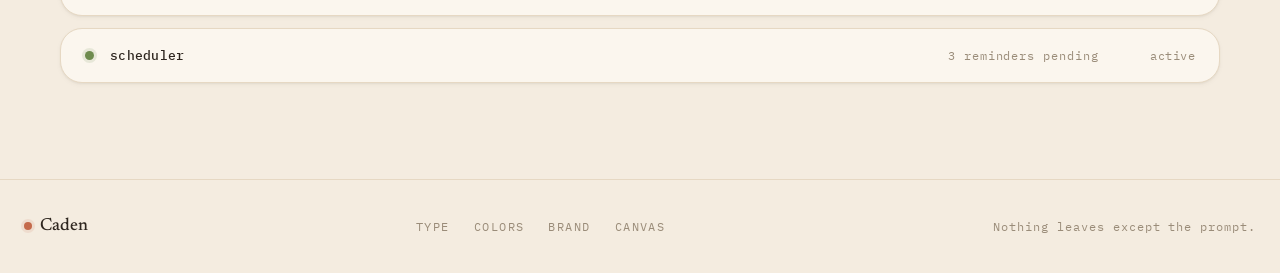
==== commit ce918180: "Rebuild: warm Caden design system — full redesign Replaces the original dark/electric-blue frontend " ====
--- a/index.html
+++ b/index.html
@@ -1,233 +1,633 @@
 <!DOCTYPE html>
 <html lang="en">
 <head>
-  <meta charset="UTF-8" />
-  <meta name="viewport" content="width=device-width, initial-scale=1.0" />
-  <title>Caden — Always on. Always aware.</title>
-  <meta name="description" content="Caden is a personal home AI system that runs 24/7 on your own hardware. It monitors what matters, reaches you when it counts, and keeps your data home." />
-  <meta name="theme-color" content="#080b10" />
-
-  <!-- Fonts: Syne (display), DM Sans (prose), IBM Plex Mono (system voice) -->
-  <link rel="preconnect" href="https://fonts.googleapis.com" />
-  <link rel="preconnect" href="https://fonts.gstatic.com" crossorigin />
-  <link href="https://fonts.googleapis.com/css2?family=Syne:wght@600;700;800&family=DM+Sans:wght@400;500&family=IBM+Plex+Mono:wght@400;500;600&display=swap" rel="stylesheet" />
-
-  <link rel="stylesheet" href="assets/css/global.css" />
-  <link rel="stylesheet" href="assets/css/landing.css" />
+<meta charset="UTF-8" />
+<meta name="viewport" content="width=device-width, initial-scale=1" />
+<title>Caden — always on, always aware</title>
+<link rel="stylesheet" href="styles.css" />
+<style>
+  /* ---- Landing canvas ---- */
+  html, body { height: 100%; }
+
+  body {
+    display: flex;
+    flex-direction: column;
+    overflow-x: hidden;
+  }
+
+  /* Ambient warm light behind the hero */
+  .hero::before {
+    content: "";
+    position: absolute;
+    inset: 0;
+    background:
+      radial-gradient(ellipse 70% 55% at 50% 48%, rgba(196,106,75,0.10) 0%, transparent 70%),
+      radial-gradient(ellipse 45% 35% at 50% 48%, rgba(224,169,78,0.07) 0%, transparent 60%);
+    pointer-events: none;
+  }
+
+  /* ---- Nav ---- */
+  .nav {
+    position: fixed;
+    top: 0; left: 0; right: 0;
+    z-index: 20;
+    display: flex;
+    align-items: center;
+    justify-content: space-between;
+    padding: var(--s-4) var(--s-5);
+    background: rgba(244, 236, 224, 0.80);
+    backdrop-filter: blur(18px);
+    -webkit-backdrop-filter: blur(18px);
+    border-bottom: 1px solid var(--border);
+  }
+
+  .wordmark {
+    display: inline-flex;
+    align-items: center;
+    gap: var(--s-2);
+    font-family: var(--font-display);
+    font-size: 1.25rem;
+    font-weight: var(--w-display);
+    color: var(--text);
+    letter-spacing: -0.01em;
+    text-decoration: none;
+  }
+
+  .wordmark-dot {
+    width: 9px; height: 9px;
+    border-radius: 50%;
+    background: var(--accent);
+    box-shadow: 0 0 0 3px var(--accent-wash);
+    animation: pulse-ring 2.6s var(--ease) infinite;
+    flex: 0 0 auto;
+  }
+
+  .nav-links {
+    display: flex;
+    align-items: center;
+    gap: var(--s-5);
+  }
+
+  .nav-link {
+    font-family: var(--font-mono);
+    font-size: var(--t-mono);
+    letter-spacing: 0.14em;
+    text-transform: uppercase;
+    color: var(--text-muted);
+    text-decoration: none;
+    transition: color var(--dur) var(--ease);
+  }
+  .nav-link:hover { color: var(--text); }
+
+  .nav-cta {
+    font-family: var(--font-mono);
+    font-size: var(--t-mono);
+    font-weight: 600;
+    letter-spacing: 0.06em;
+    text-transform: uppercase;
+    padding: 8px 16px;
+    border-radius: var(--r-sm);
+    background: var(--accent);
+    color: var(--text-on-accent);
+    text-decoration: none;
+    box-shadow: var(--shadow-sm);
+    transition: transform var(--dur) var(--ease), box-shadow var(--dur) var(--ease);
+  }
+  .nav-cta:hover { transform: translateY(-1px); box-shadow: var(--shadow); }
+  .nav-cta:active { transform: translateY(1px); }
+
+  /* ---- Hero ---- */
+  .hero {
+    flex: 1;
+    display: flex;
+    flex-direction: column;
+    align-items: center;
+    justify-content: center;
+    text-align: center;
+    padding: 140px var(--s-5) var(--s-9);
+    position: relative;
+    min-height: 100vh;
+  }
+
+  /* Morphing presence orb (hero) */
+  .hero-orb {
+    width: 220px;
+    height: 220px;
+    position: relative;
+    display: flex;
+    align-items: center;
+    justify-content: center;
+    margin-bottom: var(--s-7);
+  }
+
+  .hero-orb-core {
+    width: 100%;
+    height: 100%;
+    border-radius: var(--blob-1);
+    background: radial-gradient(circle at 34% 30%, var(--presence-a) 0%, var(--presence-b) 46%, var(--presence-c) 100%);
+    box-shadow: var(--glow-lg);
+    animation: caden-breathe var(--breathe) var(--ease-soft) infinite,
+               caden-morph var(--morph) var(--ease-soft) infinite;
+    will-change: transform, border-radius;
+    position: relative;
+  }
+
+  .hero-orb-sheen {
+    position: absolute;
+    inset: 8%;
+    border-radius: inherit;
+    background: conic-gradient(from 0deg, rgba(255,248,241,0) 0%, rgba(255,248,241,0.34) 22%, rgba(255,248,241,0) 48%, rgba(255,248,241,0.18) 72%, rgba(255,248,241,0) 100%);
+    mix-blend-mode: soft-light;
+    animation: caden-spin 16s linear infinite;
+    pointer-events: none;
+  }
+
+  .hero-orb-highlight {
+    position: absolute;
+    top: 14%; left: 20%;
+    width: 38%; height: 30%;
+    border-radius: 50%;
+    background: radial-gradient(circle at 50% 50%, rgba(255,250,243,0.55), rgba(255,250,243,0) 70%);
+    filter: blur(2px);
+    pointer-events: none;
+  }
+
+  .hero-orb-ripple {
+    position: absolute;
+    inset: 0;
+    border-radius: var(--blob-2);
+    border: 1.5px solid var(--accent-line);
+    pointer-events: none;
+    animation: caden-ripple 2.8s var(--ease-out) infinite;
+  }
+  .hero-orb-ripple:nth-child(1) { animation-delay: 0s; }
+  .hero-orb-ripple:nth-child(2) { animation-delay: 0.9s; }
+
+  .hero-eyebrow {
+    font-family: var(--font-mono);
+    font-size: var(--t-mono);
+    font-weight: 500;
+    letter-spacing: var(--ls-eyebrow);
+    text-transform: uppercase;
+    color: var(--accent-deep);
+    margin-bottom: var(--s-4);
+    display: inline-flex;
+    align-items: center;
+    gap: var(--s-2);
+  }
+
+  .hero-eyebrow-dot {
+    width: 7px; height: 7px;
+    border-radius: 50%;
+    background: var(--accent);
+    box-shadow: 0 0 0 3px var(--accent-wash);
+    flex: 0 0 auto;
+  }
+
+  .hero-heading {
+    font-family: var(--font-display);
+    font-size: var(--t-hero);
+    font-weight: var(--w-display);
+    line-height: var(--lh-tight);
+    letter-spacing: var(--ls-display);
+    color: var(--text);
+    max-width: 820px;
+    margin-bottom: var(--s-5);
+  }
+
+  .hero-sub {
+    font-family: var(--font-body);
+    font-size: var(--t-body-lg);
+    line-height: var(--lh-body);
+    color: var(--text-muted);
+    max-width: var(--max-text);
+    margin-bottom: var(--s-7);
+  }
+
+  .hero-actions {
+    display: flex;
+    align-items: center;
+    gap: var(--s-4);
+    flex-wrap: wrap;
+    justify-content: center;
+  }
+
+  .btn-primary {
+    display: inline-flex;
+    align-items: center;
+    gap: 8px;
+    font-family: var(--font-mono);
+    font-size: var(--t-small);
+    font-weight: 600;
+    letter-spacing: 0.04em;
+    text-transform: uppercase;
+    padding: 14px 26px;
+    border-radius: var(--r-lg);
+    background: var(--accent);
+    color: var(--text-on-accent);
+    border: none;
+    text-decoration: none;
+    cursor: pointer;
+    box-shadow: var(--shadow);
+    transition: transform var(--dur) var(--ease), box-shadow var(--dur) var(--ease);
+  }
+  .btn-primary:hover { transform: translateY(-2px); box-shadow: var(--shadow-lg); }
+  .btn-primary:active { transform: translateY(1px); }
+
+  .btn-ghost {
+    display: inline-flex;
+    align-items: center;
+    gap: 8px;
+    font-family: var(--font-mono);
+    font-size: var(--t-small);
+    font-weight: 500;
+    letter-spacing: 0.04em;
+    text-transform: uppercase;
+    padding: 14px 26px;
+    border-radius: var(--r-lg);
+    background: var(--surface);
+    color: var(--text);
+    border: 1px solid var(--border-strong);
+    text-decoration: none;
+    cursor: pointer;
+    box-shadow: var(--shadow-sm);
+    transition: transform var(--dur) var(--ease), box-shadow var(--dur) var(--ease), background var(--dur) var(--ease);
+  }
+  .btn-ghost:hover { transform: translateY(-1px); box-shadow: var(--shadow); background: var(--surface-2); }
+  .btn-ghost:active { transform: translateY(1px); }
+
+  /* ---- Feature strip ---- */
+  .features {
+    background: var(--ink-panel);
+    padding: var(--s-9) var(--s-5);
+    position: relative;
+    overflow: hidden;
+  }
+
+  .features::before {
+    content: "";
+    position: absolute;
+    inset: 0;
+    background: radial-gradient(ellipse 60% 80% at 50% 100%, rgba(196,106,75,0.18) 0%, transparent 65%);
+    pointer-events: none;
+  }
+
+  .features-inner {
+    max-width: var(--max);
+    margin-inline: auto;
+    position: relative;
+    z-index: 1;
+  }
+
+  .features-eyebrow {
+    font-family: var(--font-mono);
+    font-size: var(--t-mono);
+    font-weight: 500;
+    letter-spacing: var(--ls-eyebrow);
+    text-transform: uppercase;
+    color: var(--accent);
+    margin-bottom: var(--s-5);
+    display: flex;
+    align-items: center;
+    gap: var(--s-2);
+  }
+
+  .features-heading {
+    font-family: var(--font-display);
+    font-size: var(--t-h1);
+    font-weight: var(--w-display);
+    line-height: var(--lh-tight);
+    letter-spacing: var(--ls-display);
+    color: var(--text-on-ink);
+    max-width: 640px;
+    margin-bottom: var(--s-8);
+  }
+
+  .features-grid {
+    display: grid;
+    grid-template-columns: repeat(auto-fit, minmax(260px, 1fr));
+    gap: var(--s-5);
+  }
+
+  .feature-card {
+    background: rgba(243, 233, 218, 0.06);
+    border: 1px solid var(--border-ink);
+    border-radius: var(--r-lg);
+    padding: var(--s-5);
+    transition: background var(--dur) var(--ease), border-color var(--dur) var(--ease);
+  }
+  .feature-card:hover {
+    background: rgba(243, 233, 218, 0.10);
+    border-color: rgba(196,106,75,0.3);
+  }
+
+  .feature-icon {
+    width: 40px; height: 40px;
+    display: flex;
+    align-items: center;
+    justify-content: center;
+    border-radius: var(--r-sm);
+    background: var(--accent-wash);
+    color: var(--accent);
+    margin-bottom: var(--s-4);
+  }
+
+  .feature-title {
+    font-family: var(--font-display);
+    font-size: var(--t-h3);
+    font-weight: var(--w-display);
+    color: var(--text-on-ink);
+    line-height: var(--lh-snug);
+    letter-spacing: var(--ls-display);
+    margin-bottom: var(--s-2);
+  }
+
+  .feature-body {
+    font-family: var(--font-body);
+    font-size: var(--t-body);
+    line-height: var(--lh-body);
+    color: var(--text-on-ink-muted);
+  }
+
+  /* ---- Agent status strip ---- */
+  .status-strip {
+    padding: var(--s-9) var(--s-5);
+    background: var(--bg);
+  }
+
+  .status-strip-inner {
+    max-width: var(--max);
+    margin-inline: auto;
+  }
+
+  .strip-heading {
+    font-family: var(--font-display);
+    font-size: var(--t-h2);
+    font-weight: var(--w-display);
+    letter-spacing: var(--ls-display);
+    color: var(--text);
+    margin-bottom: var(--s-3);
+  }
+
+  .strip-sub {
+    font-family: var(--font-body);
+    font-size: var(--t-body);
+    color: var(--text-muted);
+    margin-bottom: var(--s-6);
+    max-width: 520px;
+  }
+
+  .agent-list {
+    display: flex;
+    flex-direction: column;
+    gap: var(--s-3);
+  }
+
+  .agent-row {
+    display: flex;
+    align-items: center;
+    gap: var(--s-4);
+    padding: var(--s-4) var(--s-5);
+    background: var(--surface);
+    border: 1px solid var(--border);
+    border-radius: var(--r-lg);
+    box-shadow: var(--shadow-sm);
+    transition: box-shadow var(--dur) var(--ease), border-color var(--dur) var(--ease);
+  }
+  .agent-row:hover { box-shadow: var(--shadow); border-color: var(--border-strong); }
+
+  .agent-dot {
+    width: 9px; height: 9px;
+    border-radius: 50%;
+    flex: 0 0 auto;
+  }
+  .agent-dot.on    { background: var(--ok);   box-shadow: 0 0 0 3px var(--ok-wash); }
+  .agent-dot.idle  { background: var(--warn); box-shadow: 0 0 0 3px var(--warn-wash); }
+  .agent-dot.err   { background: var(--err);  box-shadow: 0 0 0 3px var(--err-wash); }
+
+  .agent-name {
+    font-family: var(--font-mono);
+    font-size: var(--t-small);
+    font-weight: 500;
+    color: var(--text);
+    flex: 1;
+    letter-spacing: 0.02em;
+  }
+
+  .agent-status {
+    font-family: var(--font-mono);
+    font-size: var(--t-mono);
+    color: var(--text-dim);
+    letter-spacing: 0.08em;
+  }
+
+  .agent-time {
+    font-family: var(--font-mono);
+    font-size: var(--t-mono);
+    color: var(--text-dim);
+    letter-spacing: 0.04em;
+    text-align: right;
+    min-width: 80px;
+  }
+
+  /* ---- Footer ---- */
+  .footer {
+    padding: var(--s-6) var(--s-5);
+    border-top: 1px solid var(--border);
+    display: flex;
+    align-items: center;
+    justify-content: space-between;
+    gap: var(--s-4);
+    flex-wrap: wrap;
+  }
+
+  .footer-word {
+    font-family: var(--font-display);
+    font-size: 1.1rem;
+    font-weight: var(--w-display);
+    color: var(--text);
+    display: flex;
+    align-items: center;
+    gap: var(--s-2);
+  }
+
+  .footer-meta {
+    font-family: var(--font-mono);
+    font-size: var(--t-mono);
+    color: var(--text-dim);
+    letter-spacing: 0.08em;
+  }
+
+  .footer-links {
+    display: flex;
+    gap: var(--s-5);
+  }
+
+  .footer-link {
+    font-family: var(--font-mono);
+    font-size: var(--t-mono);
+    letter-spacing: 0.12em;
+    text-transform: uppercase;
+    color: var(--text-dim);
+    text-decoration: none;
+    transition: color var(--dur) var(--ease);
+  }
+  .footer-link:hover { color: var(--text); }
+
+  /* SVG icons (inline) */
+  svg { display: block; }
+</style>
 </head>
 <body>
-  <a class="skip-link" href="#main">Skip to content</a>
-
-  <!-- ===== Top navigation ===== -->
-  <header class="topbar">
-    <div class="topbar-inner">
-      <a class="wordmark" href="index.html" aria-label="Caden home">
-        <span class="dot dot--on dot--pulse" aria-hidden="true"></span>
-        Caden
-      </a>
-      <nav class="nav-links" aria-label="Primary">
-        <a href="#capabilities">Capabilities</a>
-        <a href="#how">How it works</a>
-        <a href="dashboard.html">Dashboard</a>
-      </nav>
-      <div class="nav-actions">
-        <a class="btn btn--primary" href="login.html" data-open-caden>
-          Open Caden <span class="arrow" aria-hidden="true">→</span>
-        </a>
-      </div>
+
+<!-- Nav -->
+<nav class="nav">
+  <a href="index.html" class="wordmark">
+    <span class="wordmark-dot"></span>
+    Caden
+  </a>
+  <div class="nav-links">
+    <a href="guidelines/type.html" class="nav-link">Type</a>
+    <a href="guidelines/colors.html" class="nav-link">Colors</a>
+    <a href="guidelines/brand.html" class="nav-link">Brand</a>
+    <a href="ui_kits/canvas/index.html" class="nav-cta">Open canvas</a>
+  </div>
+</nav>
+
+<!-- Hero -->
+<section class="hero">
+  <div class="hero-orb">
+    <span class="hero-orb-ripple"></span>
+    <span class="hero-orb-ripple"></span>
+    <div class="hero-orb-core">
+      <div class="hero-orb-sheen"></div>
+      <div class="hero-orb-highlight"></div>
     </div>
-  </header>
-
-  <main id="main">
-    <!-- ===== Hero ===== -->
-    <section class="hero">
-      <canvas class="hero-signal" aria-hidden="true"></canvas>
-      <div class="hero-inner">
-        <p class="eyebrow hero-eyebrow reveal">
-          <span class="dot dot--on" aria-hidden="true"></span>
-          System online · 6 agents reporting
-        </p>
-        <h1 class="reveal">Caden</h1>
-        <p class="hero-tagline reveal">Always on. <span class="em">Always aware.</span></p>
-        <p class="hero-lead reveal">
-          A personal home AI that lives on your own hardware. Caden runs every
-          hour of every day — watching what matters, thinking a step ahead, and
-          reaching you only when it counts.
-        </p>
-        <div class="hero-actions reveal">
-          <a class="btn btn--primary" href="login.html" data-open-caden>
-            Open Caden <span class="arrow" aria-hidden="true">→</span>
-          </a>
-          <a class="btn btn--ghost" href="#capabilities">See what it does</a>
+  </div>
+
+  <div class="hero-eyebrow">
+    <span class="hero-eyebrow-dot"></span>
+    Always on · Always aware
+  </div>
+
+  <h1 class="hero-heading">One mind,<br>every screen.</h1>
+
+  <p class="hero-sub">
+    Caden is a personal home AI — a Jarvis-like presence that lives on your own hardware and runs every hour of every day. You speak to it; it listens, thinks, and reaches you only when something is worth your attention.
+  </p>
+
+  <div class="hero-actions">
+    <a href="ui_kits/canvas/index.html" class="btn-primary">
+      <svg width="18" height="18" viewBox="0 0 24 24" fill="none" stroke="currentColor" stroke-width="1.7" stroke-linecap="round" stroke-linejoin="round" aria-hidden="true"><rect x="9" y="2.5" width="6" height="11" rx="3"/><path d="M5.5 11a6.5 6.5 0 0 0 13 0"/><path d="M12 17.5V21"/><path d="M8.5 21h7"/></svg>
+      Open Caden
+    </a>
+    <a href="guidelines/brand.html" class="btn-ghost">
+      Explore the design system
+    </a>
+  </div>
+</section>
+
+<!-- Features (dark panel) -->
+<section class="features">
+  <div class="features-inner">
+    <div class="features-eyebrow">
+      <svg width="14" height="14" viewBox="0 0 24 24" fill="none" stroke="currentColor" stroke-width="1.7" stroke-linecap="round" stroke-linejoin="round" aria-hidden="true"><circle cx="12" cy="12" r="8.5"/><path d="M12 7.5V12l3 2"/></svg>
+      Built to be present, not summoned
+    </div>
+    <h2 class="features-heading">One orchestrator. Six specialised agents. All local.</h2>
+    <div class="features-grid">
+      <div class="feature-card">
+        <div class="feature-icon">
+          <svg width="20" height="20" viewBox="0 0 24 24" fill="none" stroke="currentColor" stroke-width="1.7" stroke-linecap="round" stroke-linejoin="round" aria-hidden="true"><path d="M3 12h4l2 6 4-14 2 8h6"/></svg>
         </div>
-
-        <!-- Signature: a live readout of Caden's presence -->
-        <div class="console reveal" role="img" aria-label="Live system readout: orchestrator online, six agents running, last heartbeat seconds ago.">
-          <div class="console-bar">
-            <span class="dot dot--on" aria-hidden="true"></span>
-            <span>caden · system</span>
-          </div>
-          <div class="console-body" aria-hidden="true">
-            <div class="console-line"><span class="glyph">›</span><span>orchestrator brain&nbsp;&nbsp;<span class="val">online</span></span></div>
-            <div class="console-line"><span class="glyph">›</span><span>agents&nbsp;&nbsp;<span class="val">6 running</span> · 0 errors</span></div>
-            <div class="console-line"><span class="glyph">›</span><span>monitor&nbsp;&nbsp;scanning <span class="val" id="scan-counter">1,204</span> signals</span></div>
-            <div class="console-line"><span class="glyph">›</span><span>heartbeat&nbsp;&nbsp;<span class="val" id="hb-counter">3s</span> ago<span class="console-cursor"></span></span></div>
-          </div>
+        <div class="feature-title">Proactive awareness</div>
+        <p class="feature-body">I watch markets, calendars, and your home network — and reach you only when something actually matters.</p>
+      </div>
+      <div class="feature-card">
+        <div class="feature-icon">
+          <svg width="20" height="20" viewBox="0 0 24 24" fill="none" stroke="currentColor" stroke-width="1.7" stroke-linecap="round" stroke-linejoin="round" aria-hidden="true"><path d="M12 3l7 3v5c0 4.4-3 8-7 10-4-2-7-5.6-7-10V6l7-3Z"/><path d="M9.5 12l1.8 1.8L15 10"/></svg>
         </div>
-      </div>
-    </section>
-
-    <!-- ===== Statement ===== -->
-    <section class="statement section">
-      <div class="container">
-        <p class="eyebrow eyebrow--muted statement-label">What Caden is</p>
-        <p>
-          Your home, always aware.
-          <span class="dim">Caden runs continuously in the background, monitors the
-          things you care about, remembers your context, and decides on its own
-          when something is worth telling you. No app to open. No question to ask first.</span>
-        </p>
-      </div>
-    </section>
-
-    <!-- ===== Capabilities ===== -->
-    <section class="capabilities section" id="capabilities">
-      <div class="container">
-        <div class="head">
-          <div>
-            <p class="eyebrow reveal">Capabilities</p>
-            <h2 class="reveal">Built to be present, not summoned.</h2>
-          </div>
-          <p class="reveal">Six things Caden does without being asked — the difference
-            between a chatbot and a presence.</p>
+        <div class="feature-title">Nothing leaves</div>
+        <p class="feature-body">All agents run locally. Your data stays in the house — nothing leaves except the prompt you choose to send.</p>
+      </div>
+      <div class="feature-card">
+        <div class="feature-icon">
+          <svg width="20" height="20" viewBox="0 0 24 24" fill="none" stroke="currentColor" stroke-width="1.7" stroke-linecap="round" stroke-linejoin="round" aria-hidden="true"><rect x="2.5" y="4" width="13" height="9" rx="1.5"/><rect x="17" y="8" width="4.5" height="11" rx="1.2"/><path d="M6 17h5"/></svg>
         </div>
-
-        <div class="cap-grid">
-          <!-- Always On -->
-          <article class="cap reveal">
-            <div class="cap-top">
-              <span class="cap-icon" aria-hidden="true">
-                <svg viewBox="0 0 24 24" fill="none" stroke="currentColor" stroke-width="1.6" stroke-linecap="round" stroke-linejoin="round"><path d="M12 2v6"/><path d="M5.6 6.6a8 8 0 1 0 12.8 0"/></svg>
-              </span>
-              <span class="cap-tag">uptime</span>
-            </div>
-            <h3>Always on</h3>
-            <p>Caden never sleeps. It monitors, schedules, and acts while you're
-              away, asleep, or busy — twenty-four hours a day.</p>
-          </article>
-
-          <!-- Proactive -->
-          <article class="cap reveal">
-            <div class="cap-top">
-              <span class="cap-icon" aria-hidden="true">
-                <svg viewBox="0 0 24 24" fill="none" stroke="currentColor" stroke-width="1.6" stroke-linecap="round" stroke-linejoin="round"><path d="M3 12h4l2 6 4-14 2 8h6"/></svg>
-              </span>
-              <span class="cap-tag">signal</span>
-            </div>
-            <h3>Proactive</h3>
-            <p>It decides what matters and reaches out first. You hear about the
-              things that count before you think to ask.</p>
-          </article>
-
-          <!-- Personalized -->
-          <article class="cap reveal">
-            <div class="cap-top">
-              <span class="cap-icon" aria-hidden="true">
-                <svg viewBox="0 0 24 24" fill="none" stroke="currentColor" stroke-width="1.6" stroke-linecap="round" stroke-linejoin="round"><circle cx="12" cy="8" r="3.2"/><path d="M5 20c0-3.6 3.1-6 7-6s7 2.4 7 6"/></svg>
-              </span>
-              <span class="cap-tag">memory</span>
-            </div>
-            <h3>Personalized</h3>
-            <p>Caden learns your context, your people, and your patterns — and
-              keeps every conversation within reach.</p>
-          </article>
-
-          <!-- Self-managing -->
-          <article class="cap reveal">
-            <div class="cap-top">
-              <span class="cap-icon" aria-hidden="true">
-                <svg viewBox="0 0 24 24" fill="none" stroke="currentColor" stroke-width="1.6" stroke-linecap="round" stroke-linejoin="round"><path d="M14.7 6.3a4 4 0 0 0-5.4 5.4L4 17v3h3l5.3-5.3a4 4 0 0 0 5.4-5.4l-2.5 2.5-2.1-2.1Z"/></svg>
-              </span>
-              <span class="cap-tag">repair</span>
-            </div>
-            <h3>Self-managing</h3>
-            <p>It watches its own health, schedules its own work, and repairs
-              itself when something breaks — before you notice.</p>
-          </article>
-
-          <!-- Multi-device -->
-          <article class="cap reveal">
-            <div class="cap-top">
-              <span class="cap-icon" aria-hidden="true">
-                <svg viewBox="0 0 24 24" fill="none" stroke="currentColor" stroke-width="1.6" stroke-linecap="round" stroke-linejoin="round"><rect x="2.5" y="4" width="13" height="9" rx="1.5"/><rect x="17" y="8" width="4.5" height="11" rx="1.2"/><path d="M6 17h5"/></svg>
-              </span>
-              <span class="cap-tag">reach</span>
-            </div>
-            <h3>Multi-device</h3>
-            <p>The same Caden on the kitchen kiosk, your phone, and any browser
-              on the network. One mind, every screen.</p>
-          </article>
-
-          <!-- Private -->
-          <article class="cap reveal">
-            <div class="cap-top">
-              <span class="cap-icon" aria-hidden="true">
-                <svg viewBox="0 0 24 24" fill="none" stroke="currentColor" stroke-width="1.6" stroke-linecap="round" stroke-linejoin="round"><path d="M12 3l7 3v5c0 4.4-3 8-7 10-4-2-7-5.6-7-10V6l7-3Z"/><path d="M9.5 12l1.8 1.8L15 10"/></svg>
-              </span>
-              <span class="cap-tag">local</span>
-            </div>
-            <h3>Private</h3>
-            <p>Everything runs on hardware you own. Your data stays in the house.
-              Nothing leaves except the prompt.</p>
-          </article>
+        <div class="feature-title">One mind, every screen</div>
+        <p class="feature-body">Caden follows you — phone, tablet, desktop, voice. Context carries. You never start over.</p>
+      </div>
+      <div class="feature-card">
+        <div class="feature-icon">
+          <svg width="20" height="20" viewBox="0 0 24 24" fill="none" stroke="currentColor" stroke-width="1.7" stroke-linecap="round" stroke-linejoin="round" aria-hidden="true"><path d="M14.7 6.3a4 4 0 0 0-5.4 5.4L4 17v3h3l5.3-5.3a4 4 0 0 0 5.4-5.4l-2.5 2.5-2.1-2.1Z"/></svg>
         </div>
-      </div>
-    </section>
-
-    <!-- ===== How it works ===== -->
-    <section class="statement section" id="how">
-      <div class="container">
-        <p class="eyebrow eyebrow--muted statement-label">How it works</p>
-        <p>
-          One orchestrator. A pool of specialised agents.
-          <span class="dim">A News Monitor scans every fifteen minutes. A Self-Check
-          agent runs hourly. A Repair agent audits from a second machine. They report
-          to the brain, the brain decides, and the brain reaches you — through the
-          dashboard, a kiosk, or a message.</span>
-        </p>
-      </div>
-    </section>
-
-    <!-- ===== CTA ===== -->
-    <section class="cta section">
-      <div class="container">
-        <p class="eyebrow reveal">Phase one · web frontend</p>
-        <h2 class="reveal">Set up Caden.</h2>
-        <p class="reveal">The interface is here. Point it at your own server and Caden
-          comes alive on your hardware. The backend integration is in development.</p>
-        <div class="cta-actions reveal">
-          <a class="btn btn--primary" href="https://github.com/northray101/caden" target="_blank" rel="noopener">
-            Set up Caden <span class="arrow" aria-hidden="true">→</span>
-          </a>
-          <a class="btn btn--ghost" href="login.html" data-open-caden>Open the dashboard</a>
-        </div>
-      </div>
-    </section>
-  </main>
-
-  <!-- ===== Footer ===== -->
-  <footer class="site-footer">
-    <div class="footer-inner">
-      <a class="wordmark" href="index.html">Caden</a>
-      <p class="footer-meta">
-        <span>Always on. Always aware.</span>
-        <span class="sep" aria-hidden="true">/</span>
-        <span>© 2026</span>
-      </p>
+        <div class="feature-title">Self-healing</div>
+        <p class="feature-body">A dedicated repair agent monitors the stack. When something drifts, it patches and reports — I tell you after, not during.</p>
+      </div>
     </div>
-  </footer>
-
-  <script src="assets/js/auth.js"></script>
-  <script src="assets/js/nav.js"></script>
+  </div>
+</section>
+
+<!-- Agent status -->
+<section class="status-strip">
+  <div class="status-strip-inner">
+    <h2 class="strip-heading">Agent status</h2>
+    <p class="strip-sub">Running on generated data until the local server is connected.</p>
+    <div class="agent-list">
+      <div class="agent-row">
+        <span class="agent-dot on"></span>
+        <span class="agent-name">orchestrator</span>
+        <span class="agent-status">running · 14h 03m</span>
+        <span class="agent-time">03:14 check</span>
+      </div>
+      <div class="agent-row">
+        <span class="agent-dot on"></span>
+        <span class="agent-name">news-monitor</span>
+        <span class="agent-status">41 stories scanned</span>
+        <span class="agent-time">6:00 am</span>
+      </div>
+      <div class="agent-row">
+        <span class="agent-dot on"></span>
+        <span class="agent-name">calendar-agent</span>
+        <span class="agent-status">2 events updated</span>
+        <span class="agent-time">just now</span>
+      </div>
+      <div class="agent-row">
+        <span class="agent-dot on"></span>
+        <span class="agent-name">self-check</span>
+        <span class="agent-status">disk 38% · backup clean</span>
+        <span class="agent-time">03:14 am</span>
+      </div>
+      <div class="agent-row">
+        <span class="agent-dot idle"></span>
+        <span class="agent-name">repair-agent</span>
+        <span class="agent-status">1 patch queued</span>
+        <span class="agent-time">next window</span>
+      </div>
+      <div class="agent-row">
+        <span class="agent-dot on"></span>
+        <span class="agent-name">scheduler</span>
+        <span class="agent-status">3 reminders pending</span>
+        <span class="agent-time">active</span>
+      </div>
+    </div>
+  </div>
+</section>
+
+<!-- Footer -->
+<footer class="footer">
+  <div class="footer-word">
+    <span style="width:8px;height:8px;border-radius:50%;background:var(--accent);box-shadow:0 0 0 3px var(--accent-wash);flex:0 0 auto;"></span>
+    Caden
+  </div>
+  <div class="footer-links">
+    <a href="guidelines/type.html" class="footer-link">Type</a>
+    <a href="guidelines/colors.html" class="footer-link">Colors</a>
+    <a href="guidelines/brand.html" class="footer-link">Brand</a>
+    <a href="ui_kits/canvas/index.html" class="footer-link">Canvas</a>
+  </div>
+  <div class="footer-meta">Nothing leaves except the prompt.</div>
+</footer>
+
 </body>
 </html>
--- a/styles.css
+++ b/styles.css
@@ -0,0 +1,13 @@
+/* ============================================================
+   Caden — styles.css
+   The single entry point consumers link. Import-only:
+   fonts first, then tokens, then base resets. No rules here.
+   ============================================================ */
+
+@import url("tokens/fonts.css");
+@import url("tokens/colors.css");
+@import url("tokens/typography.css");
+@import url("tokens/spacing.css");
+@import url("tokens/radius-shadow.css");
+@import url("tokens/motion.css");
+@import url("tokens/base.css");
